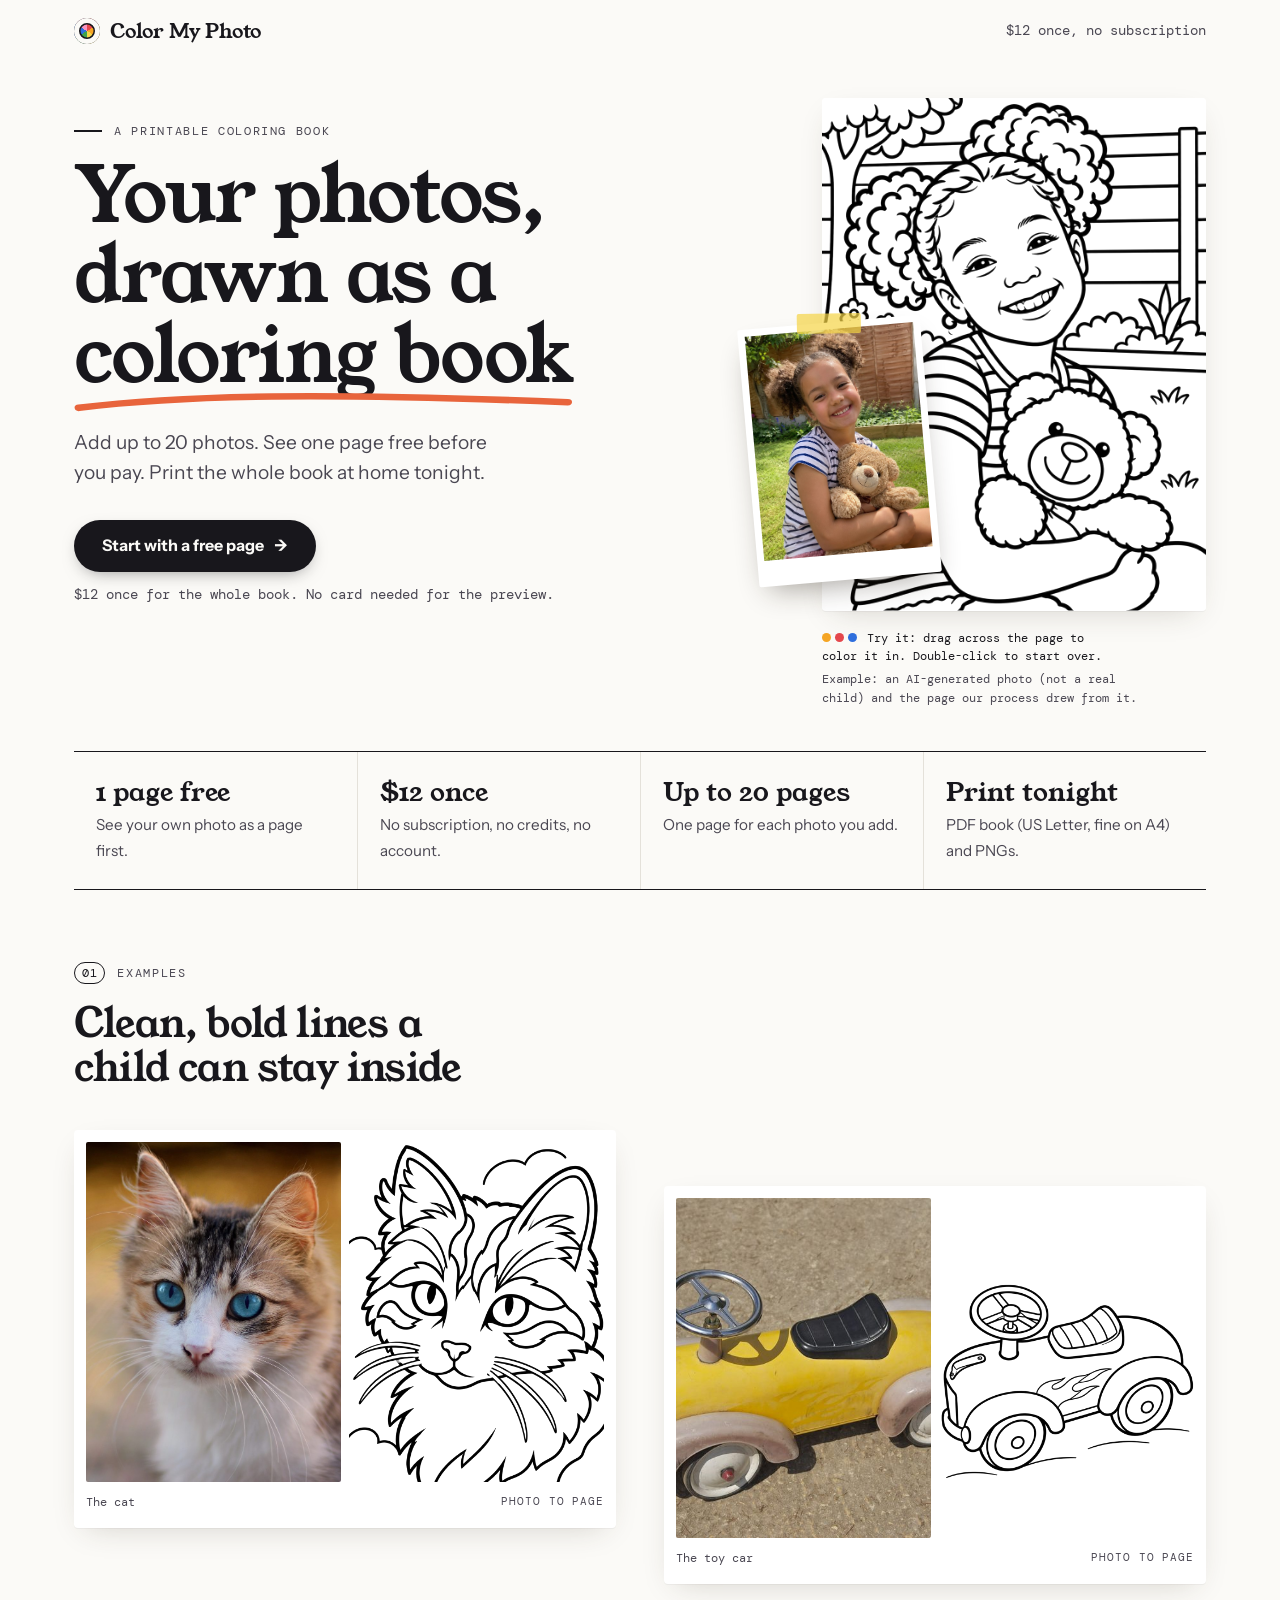
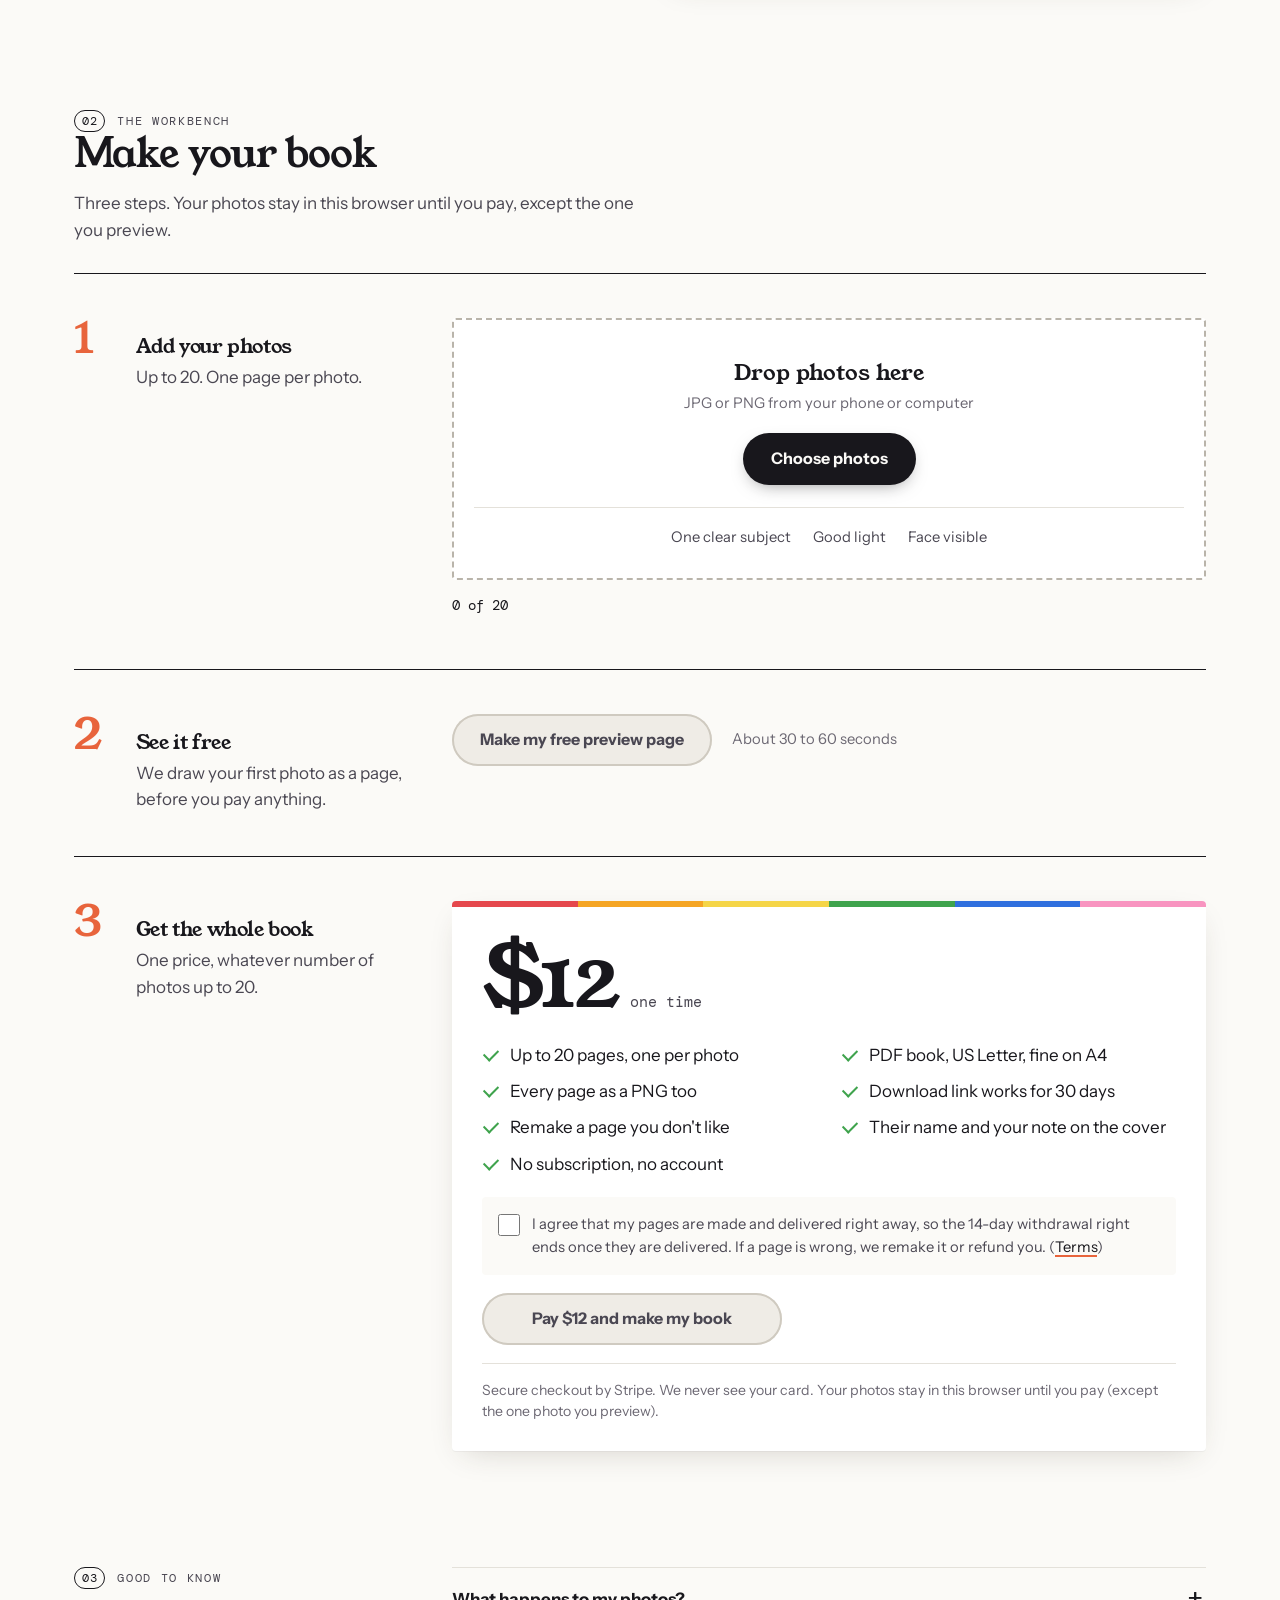
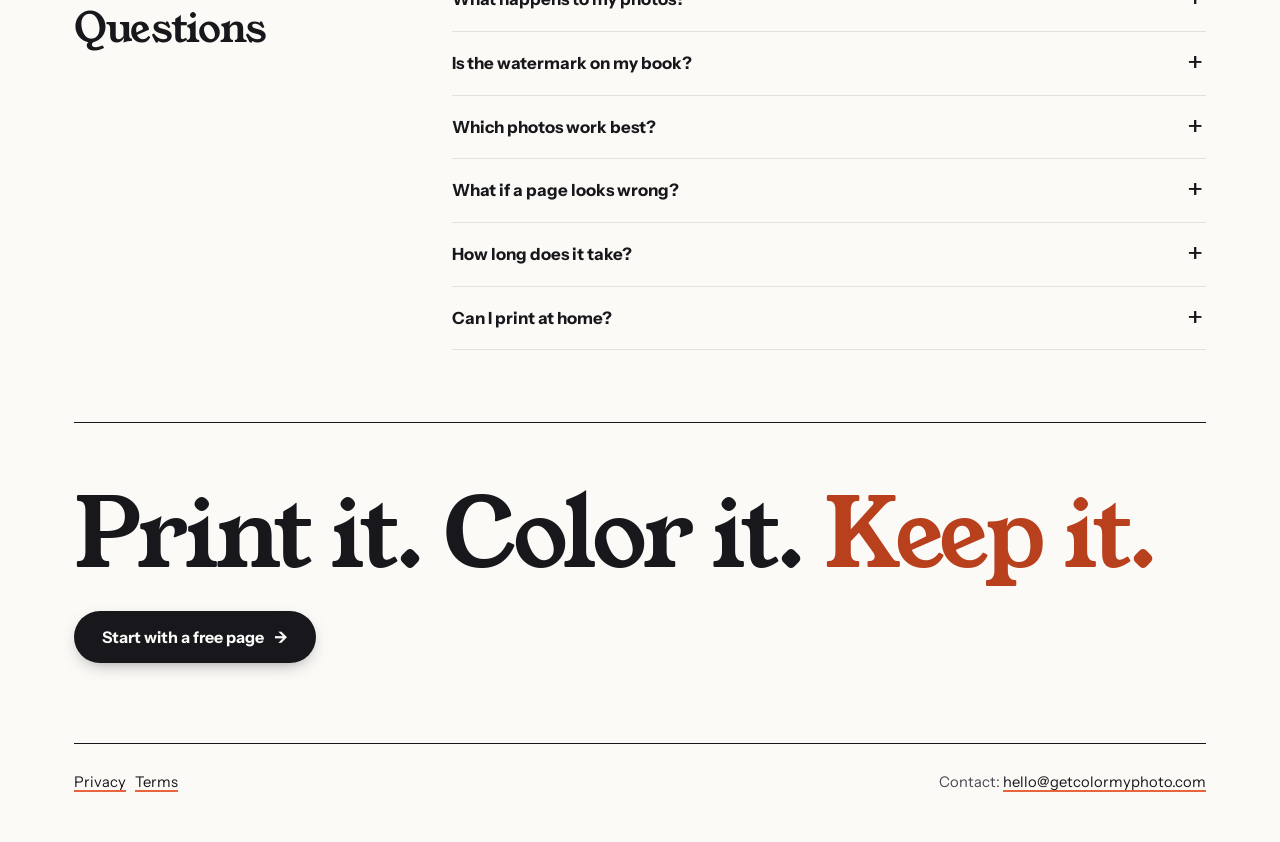
==== make.html @ fb534c84 "Launch: new home page (ideas picker, gift), maker page, terms and privacy; live payments Co-Authored" ====
<!doctype html>
<html lang="en">
<head>
<meta charset="utf-8">
<meta name="viewport" content="width=device-width, initial-scale=1">
<title>Make your coloring book | Color My Photo</title>
<meta name="description" content="Turn up to 20 of your photos into a printable coloring book. See one page free, then $12 one-time. No subscription, no account.">
<meta name="theme-color" content="#fbfaf7">
<link rel="icon" href="data:image/svg+xml,%3Csvg xmlns='http://www.w3.org/2000/svg' viewBox='0 0 100 100'%3E%3Ctext y='.9em' font-size='90'%3E%F0%9F%96%8D%EF%B8%8F%3C/text%3E%3C/svg%3E">
<link rel="preload" href="fonts/YoungSerif-Regular.ttf" as="font" type="font/ttf" crossorigin>
<link rel="stylesheet" href="make.css">
</head>
<body>
<header class="top"><a class="brand" href="index.html"><i aria-hidden="true"></i>Color My Photo</a><span class="top-price">$12 once, no subscription</span></header>
<div class="bar-test" id="mockbar" hidden>Local test: payment was simulated.</div>
<noscript><p class="notice">Please turn on JavaScript to use this page.</p></noscript>

<main>
<section class="hero" id="hero">
  <div>
    <p class="kicker rv">A printable coloring book</p>
    <h1 class="split">Your photos, drawn as a <span class="mark">coloring book<svg viewBox="0 0 400 30" preserveAspectRatio="none" aria-hidden="true"><path d="M4 20 C 90 6, 200 4, 396 14"/></svg></span></h1>
    <p class="lede rv" style="--d:1">Add up to 20 photos. See one page free before you pay. Print the whole book at home tonight.</p>
    <div class="hero-cta rv" style="--d:2">
      <a class="btn" href="#sec-add">Start with a free page <span class="arr" aria-hidden="true">&rarr;</span></a>
      <span class="note">$12 once for the whole book. No card needed for the preview.</span>
    </div>
  </div>
  <figure class="pin rv" style="--d:1">
    <div class="pin-stage">
    <div class="pin-page"><img src="samples/page_child.png" alt="The coloring page our process drew from the photo" width="900" height="1200"></div>
    <div class="pin-photo"><span class="tape" aria-hidden="true"></span><img src="samples/photo_child.jpg" alt="Example photo: a girl hugging a teddy bear" width="799" height="1066"></div>
    </div>
    <figcaption>Example: an AI-generated photo (not a real child) and the page our process drew from it.</figcaption>
  </figure>
</section>

<section class="facts rv" aria-label="What you get">
  <div><b>1 page free</b><span>See your own photo as a page first.</span></div>
  <div><b>$12 once</b><span>No subscription, no credits, no account.</span></div>
  <div><b>Up to 20 pages</b><span>One page for each photo you add.</span></div>
  <div><b>Print tonight</b><span>PDF book (US Letter, fine on A4) and PNGs.</span></div>
</section>

<section class="examples" id="examples">
  <p class="kicker rv"><b>01</b>Examples</p>
  <h2 class="rv">Clean, bold lines a child can stay inside</h2>
  <div class="prints">
    <figure class="print rv"><div class="pp"><img src="samples/photo_04.jpg" alt="Example photo: a fluffy cat" loading="lazy" width="800" height="961"><img src="samples/page_04.png" alt="Coloring page of the cat" loading="lazy" width="900" height="1200"></div><figcaption><span>The cat</span><span>photo to page</span></figcaption></figure>
    <figure class="print rv" style="--d:1"><div class="pp"><img src="samples/photo_09.jpg" alt="Example photo: a yellow ride-on toy car" loading="lazy" width="800" height="533"><img src="samples/page_09.png" alt="Coloring page of the toy car" loading="lazy" width="900" height="1200"></div><figcaption><span>The toy car</span><span>photo to page</span></figcaption></figure>
  </div>
</section>

<section id="sec-confirm" hidden>
  <h2>Your payment <span class="badge" id="testbadge" hidden>TEST MODE: no real charge</span></h2>
  <p id="confirm-msg" role="status"></p>
</section>

<div class="bench" id="bench">
<header class="rv"><p class="kicker"><b>02</b>The workbench</p><h2>Make your book</h2><p>Three steps. Your photos stay in this browser until you pay, except the one you preview.</p></header>

<section id="sec-add" class="step">
  <div class="step-head"><span class="step-num" aria-hidden="true">1</span><div><h3 id="add-title">Add your photos</h3><p>Up to 20. One page per photo.</p></div></div>
  <div>
    <p id="again-note" class="ok" hidden>Add your photos again to make the remaining pages.</p>
    <div class="drop" id="drop">
      <p class="drop-title">Drop photos here</p>
      <p class="small">JPG or PNG from your phone or computer</p>
      <input type="file" id="file" accept="image/*" multiple hidden>
      <button class="btn" type="button" id="pick">Choose photos</button>
      <ul class="tips">
        <li>One clear subject</li>
        <li>Good light</li>
        <li>Face visible</li>
      </ul>
    </div>
    <p class="count" id="count" aria-live="polite">0 of 20</p>
    <p class="err" id="add-msg" role="alert"></p>
    <ul class="thumbs" id="thumbs"></ul>
  </div>
</section>

<section id="sec-preview" class="step">
  <div class="step-head"><span class="step-num" aria-hidden="true">2</span><div><h3>See it free</h3><p>We draw your first photo as a page, before you pay anything.</p></div></div>
  <div>
    <div class="pv-row"><button class="btn alt" type="button" id="btn-preview" disabled>Make my free preview page</button><span class="small" style="margin:0">About 30 to 60 seconds</span></div>
    <p id="pv-status" role="status"></p>
    <canvas id="pv-canvas" hidden aria-label="Preview of your coloring page with a PREVIEW watermark"></canvas>
    <p class="small" id="pv-note" hidden>The PREVIEW stamp is only on this free draft. Your book pages are clean and made at higher quality.</p>
  </div>
</section>

<section id="sec-pay" class="step">
  <div class="step-head"><span class="step-num" aria-hidden="true">3</span><div><h3>Get the whole book</h3><p>One price, whatever number of photos up to 20.</p></div></div>
  <div class="price-box">
    <p class="price"><b>$12</b><span>one time</span></p>
    <ul class="incl">
      <li>Up to 20 pages, one per photo</li>
      <li>PDF book, US Letter, fine on A4</li>
      <li>Every page as a PNG too</li>
      <li>Download link works for 30 days</li>
      <li>Remake a page you don't like</li>
      <li>Their name and your note on the cover</li>
      <li>No subscription, no account</li>
    </ul>
    <label class="agree"><input type="checkbox" id="agree"><span>I agree that my pages are made and delivered right away, so the 14-day withdrawal right ends once they are delivered. If a page is wrong, we remake it or refund you. (<a href="terms.html">Terms</a>)</span></label>
    <div class="pay-row"><button class="btn accent" type="button" id="btn-pay" disabled>Pay $12 and make my book</button></div>
    <p class="small" id="pay-msg" role="alert"></p>
    <p class="trust">Secure checkout by Stripe. We never see your card. Your photos stay in this browser until you pay (except the one photo you preview).</p>
  </div>
</section>
</div>

<section id="sec-make" hidden>
  <header><h2>Your coloring pages</h2><p class="note-line" id="make-note">Keep this screen open while your pages are made (about 1 minute per 2 pages).</p></header>
  <p id="overall-text" role="status">0 of 0 pages ready</p>
  <div class="progress" aria-hidden="true"><div id="overall-bar"></div></div>
  <p class="err" id="make-msg" role="alert"></p>
  <ul class="pgrid" id="pgrid"></ul>
  <div class="dl">
    <div class="sheet">
      <h3>Download</h3>
      <fieldset class="gift">
        <legend>Make it a gift <span>(optional)</span></legend>
        <div class="gift-row">
          <label>Child's name<input type="text" id="gift-name" maxlength="18" autocomplete="off" placeholder="Mia"></label>
          <label>From<input type="text" id="gift-from" maxlength="24" autocomplete="off" placeholder="Grandma"></label>
        </div>
        <p class="gift-out" id="gift-out" aria-live="polite"></p>
      </fieldset>
      <button class="btn" type="button" id="btn-pdf" disabled>Download my coloring book (PDF)</button>
      <p class="small" id="dl-msg" role="status"></p>
      <p style="margin:18px 0 0"><b>Pages as PNG</b></p>
      <div class="pnglist" id="pnglist"></div>
    </div>
    <div class="sheet">
      <h3>Keep your link</h3>
      <p class="small" style="margin:0">Your download link works for 30 days:</p>
      <div class="linkrow"><input type="text" id="linkbox" readonly aria-label="Your download link"><button class="btn alt" type="button" id="btn-copy">Copy</button></div>
      <button class="btn alt gift-send" type="button" id="btn-send">Send it as a gift</button>
      <p class="small" style="margin:8px 0 0">Whoever opens the link can download the book and the pages until it expires.</p>
    </div>
  </div>
</section>

<section id="faq" class="faq">
  <div class="rv faq-head"><p class="kicker"><b>03</b>Good to know</p><h2>Questions</h2></div>
  <div>
    <details><summary>What happens to my photos?</summary><p>They are resized in your browser and sent only to make your pages (via OpenAI's image service). We do not keep your photos. Until you download the full PDF, the resized photos stay saved in this browser only, so you can pay and come back. Finished pages are kept for 30 days so you can download again, then deleted.</p></details>
    <details><summary>Is the watermark on my book?</summary><p>No. The PREVIEW stamp is only on the one free draft. The pages you pay for are clean.</p></details>
    <details><summary>Which photos work best?</summary><p>One clear subject, good light, and a visible face. Pets, kids, toys, houses and cars all work. Busy group photos make busy pages.</p></details>
    <details><summary>What if a page looks wrong?</summary><p>Use Remake on that page, or write to us for a refund.</p></details>
    <details><summary>How long does it take?</summary><p>About 1 minute for every 2 pages, right after you pay. No waiting days for a seller.</p></details>
    <details><summary>Can I print at home?</summary><p>Yes. The PDF is US Letter and prints fine on A4 too. Every page also comes as a PNG.</p></details>
  </div>
</section>

<section class="outro rv">
  <p class="outro-line"><span>Print it.</span> <span>Color it.</span> <span>Keep it.</span></p>
  <a class="btn" href="#sec-add">Start with a free page <span class="arr" aria-hidden="true">&rarr;</span></a>
</section>
</main>

<footer>
  <p><a href="privacy.html">Privacy</a> &nbsp; <a href="terms.html">Terms</a></p>
  <p>Contact: <a href="mailto:hello@getcolormyphoto.com">hello@getcolormyphoto.com</a></p>
</footer>
<script src="jspdf.umd.min.js"></script>
<script src="make.js"></script>
<script src="fx.js"></script>
</body>
</html>
---- make.css ----
/* Color My Photo - "paper and ink" design system (redesign 11 Nov 2026).
   Light only on purpose: the product is printed paper, the page imitates it.
   Shape rule: sheets (photos, pages, panels) radius 4px; buttons full pill; inputs 10px.
   One accent (brand orange). Crayon colours appear only on things you can colour. */
@font-face{font-family:"Young Serif";src:url(fonts/YoungSerif-Regular.ttf) format("truetype");font-weight:400;font-display:swap}
@font-face{font-family:"Instrument Sans";src:url(fonts/InstrumentSans-Regular.ttf) format("truetype");font-weight:400;font-display:swap}
@font-face{font-family:"Instrument Sans";src:url(fonts/InstrumentSans-Bold.ttf) format("truetype");font-weight:700;font-display:swap}
@font-face{font-family:"Instrument Sans";src:url(fonts/InstrumentSans-Italic.ttf) format("truetype");font-weight:400;font-style:italic;font-display:swap}
@font-face{font-family:"DM Mono";src:url(fonts/DMMono-Regular.ttf) format("truetype");font-weight:400;font-display:swap}

:root{
  --paper:#fbfaf7; --sheet:#ffffff; --ink:#18171c; --ink-2:#4a4752; --mute:#6c6873;
  --rule:#e4e1da; --accent:#e8643c; --accent-ink:#b8401c; --accent-soft:#fde9e1;
  --c1:#e5484d; --c2:#f5a524; --c3:#f5d547; --c4:#3fa34d; --c5:#2f6fde; --c6:#f894c0;
  --serif:"Young Serif",Georgia,serif; --sans:"Instrument Sans",system-ui,-apple-system,"Segoe UI",sans-serif; --mono:"DM Mono",ui-monospace,Menlo,monospace;
  --ease:cubic-bezier(.16,1,.3,1); --wipe:cubic-bezier(.77,0,.18,1); --shadow:0 1px 0 rgba(24,23,28,.04),0 10px 30px -12px rgba(60,48,30,.22);
  --wrap:1180px;
}
*{box-sizing:border-box}
html{-webkit-text-size-adjust:100%}
body{margin:0;background:var(--paper);color:var(--ink);font:400 17px/1.55 var(--sans);text-rendering:optimizeLegibility;-webkit-font-smoothing:antialiased}
img{max-width:100%;height:auto;display:block}
a{color:var(--ink);text-decoration-color:var(--accent);text-underline-offset:3px;text-decoration-thickness:2px}
a:hover{color:var(--accent-ink)}
[hidden]{display:none!important}
:focus-visible{outline:3px solid var(--c5);outline-offset:3px;border-radius:6px}
::selection{background:var(--c3)}

/* ---------- top bar ---------- */
.top{max-width:var(--wrap);margin:0 auto;padding:18px 24px;display:flex;align-items:center;justify-content:space-between;gap:16px}
.brand{white-space:nowrap;font:400 1.25rem/1 var(--serif);color:var(--ink);text-decoration:none;display:inline-flex;align-items:center;gap:10px;letter-spacing:-.01em}
.brand:hover{color:var(--ink)}
.brand i{width:26px;height:26px;border-radius:50%;background:conic-gradient(var(--c1) 0 60deg,var(--c2) 0 120deg,var(--c3) 0 180deg,var(--c4) 0 240deg,var(--c5) 0 300deg,var(--c6) 0);box-shadow:inset 0 0 0 5px var(--paper),inset 0 0 0 6.5px var(--ink)}
.top-price{font:400 .85rem/1 var(--mono);color:var(--ink-2);white-space:nowrap}
@media(max-width:560px){.top-price{display:none}}
.bar-test{background:var(--c3);padding:8px 18px;text-align:center;font:400 .9rem var(--mono)}
.notice{max-width:760px;margin:0 auto;padding:10px 18px;background:var(--accent-soft);text-align:center}

/* ---------- type ---------- */
h1,h2,h3{font-family:var(--serif);font-weight:400;letter-spacing:-.02em;margin:0;color:var(--ink)}
h1{font-size:clamp(2.5rem,6.4vw,4.9rem);line-height:1.02}
h2{font-size:clamp(1.7rem,3.4vw,2.5rem);line-height:1.1}
h3{font-size:1.25rem;line-height:1.2}
.mark{position:relative;white-space:nowrap}
.mark svg{position:absolute;left:0;bottom:-.08em;width:100%;height:.36em;overflow:visible;pointer-events:none}
.mark path{fill:none;stroke:var(--accent);stroke-width:7;stroke-linecap:round;stroke-dasharray:420;stroke-dashoffset:0}
.lede{font-size:clamp(1.05rem,1.5vw,1.2rem);color:var(--ink-2);max-width:34ch;margin:32px 0 0}
.small{font-size:.92rem;color:var(--mute);margin:.6em 0 0}
.mono{font-family:var(--mono);font-size:.82rem;letter-spacing:.01em}
.err{color:#b3261e;font-weight:700;margin:.6em 0 0}
.ok{font-weight:700}

/* ---------- buttons ---------- */
.btn{appearance:none;display:inline-flex;align-items:center;justify-content:center;gap:10px;min-height:52px;padding:14px 28px;border:0;border-radius:999px;background:var(--ink);color:var(--paper);font:700 1rem/1.1 var(--sans);text-decoration:none;cursor:pointer;white-space:nowrap;transition:transform .25s var(--ease),background-color .25s,box-shadow .25s;box-shadow:0 6px 18px -8px rgba(24,23,28,.55)}
.btn:hover{background:#000;color:var(--paper);transform:translateY(-2px)}
.btn:active{transform:translateY(0) scale(.98)}
.btn .arr{display:inline-block;transition:transform .3s var(--ease)}
.btn:hover .arr{transform:translateX(4px)}
.btn.alt{background:var(--sheet);color:var(--ink);box-shadow:inset 0 0 0 2px var(--ink)}
.btn.alt:hover{background:var(--sheet);color:var(--ink)}
.btn.accent{background:var(--accent);color:var(--ink);box-shadow:0 8px 20px -10px rgba(184,64,28,.8)}
.btn.accent:hover{background:#f07a54;color:var(--ink)}
.btn:disabled{opacity:.5;cursor:not-allowed;transform:none;box-shadow:none}
.btn.busy:disabled{opacity:.7;cursor:wait}
.link{background:none;border:0;color:var(--ink);text-decoration:underline;text-decoration-color:var(--accent);text-decoration-thickness:2px;text-underline-offset:3px;font:700 .85rem var(--sans);cursor:pointer;padding:6px}
.spin{display:inline-block;width:18px;height:18px;border:2.5px solid var(--rule);border-top-color:var(--accent);border-radius:50%;animation:sp 1s linear infinite;vertical-align:-3px;margin-right:8px}
@keyframes sp{to{transform:rotate(360deg)}}

/* ---------- layout ---------- */
main{max-width:var(--wrap);margin:0 auto;padding:0 24px}
section{padding:72px 0}
.hero{display:grid;grid-template-columns:1fr;gap:36px;padding:20px 0 48px;align-items:start}
.hero-cta{display:flex;flex-wrap:wrap;gap:14px 22px;align-items:center;margin-top:32px}
.hero-cta .note{font:400 .85rem var(--mono);color:var(--ink-2)}
@media(min-width:960px){.hero{grid-template-columns:repeat(12,minmax(0,1fr));gap:24px;padding:36px 0 44px}.hero>div{grid-column:span 7;padding-top:26px}.hero>.pin{grid-column:span 5}}

/* hero picture: the photo pinned on the page it became (no overlay, so the two never need to line up) */
.pin{position:relative;margin:0;justify-self:end;width:min(100%,480px)}
.pin-page{width:84%;margin-left:auto;aspect-ratio:3/4;background:var(--sheet);border-radius:4px;box-shadow:var(--shadow);overflow:hidden}
.pin-page img{width:100%;height:100%;object-fit:cover}
.pin-photo{position:absolute;left:0;bottom:30px;width:40%;background:var(--sheet);padding:7px 7px 26px;border-radius:2px;box-shadow:0 14px 30px -12px rgba(40,30,20,.45);transform:rotate(-5deg)}
.pin-photo img{width:100%;aspect-ratio:3/4;object-fit:cover}
.pin .tape{position:absolute;width:64px;height:20px;background:rgba(245,213,71,.7);top:-9px;left:50%;margin-left:-32px;transform:rotate(4deg);border-radius:2px}
.pin figcaption{margin:18px 0 0 16%;font:400 .78rem/1.5 var(--mono);color:var(--ink-2);text-wrap:balance}
@media (prefers-reduced-motion:no-preference){
  .pin .pin-page img{clip-path:inset(0 0 100% 0);transition:clip-path 1.6s .5s var(--wipe)}
  .pin .pin-photo{opacity:0;transform:translate(-14px,-26px) rotate(-14deg);transition:opacity .6s var(--ease),transform .9s var(--ease)}
  .pin.in .pin-page img{clip-path:inset(0)}
  .pin.in .pin-photo{opacity:1;transform:rotate(-5deg)}
}

/* ---------- facts (no-surprises strip) ---------- */
.facts{display:grid;grid-template-columns:1fr;gap:0;border-top:1.5px solid var(--ink);border-bottom:1.5px solid var(--ink);padding:0}
.facts div{padding:22px 4px}
.facts div+div{border-top:1px solid var(--rule)}
.facts b{display:block;font:400 1.6rem/1.1 var(--serif);margin-bottom:4px}
.facts span{color:var(--ink-2);font-size:.95rem}
@media(min-width:720px){.facts{grid-template-columns:repeat(4,1fr)}.facts div{padding:26px 22px}.facts div+div{border-top:0;border-left:1px solid var(--rule)}}

/* ---------- examples (prints on a table) ---------- */
.examples h2{max-width:18ch}
.prints{display:grid;grid-template-columns:1fr;gap:34px;margin-top:40px}
.print{margin:0;background:var(--sheet);padding:12px 12px 16px;border-radius:4px;box-shadow:var(--shadow);transition:transform .5s var(--ease)}
.print .pp{display:grid;grid-template-columns:1fr 1fr;gap:8px}
.print img{width:100%;aspect-ratio:3/4;object-fit:cover;border-radius:2px;background:#f2f0ea}
.print figcaption{margin-top:12px;font:400 .78rem/1.4 var(--mono);color:var(--ink-2);display:flex;justify-content:space-between;gap:10px}
@media(min-width:760px){.prints{grid-template-columns:1fr 1fr;gap:48px;align-items:start}
  .print:nth-child(1){transform:rotate(-1.2deg)} .print:nth-child(2){transform:rotate(1deg);margin-top:56px}
  .print:hover{transform:rotate(0) translateY(-4px)}}

/* ---------- workbench (the make flow) ---------- */
.bench{padding-top:40px}
.bench>header{margin-bottom:30px}
.bench>header p{color:var(--ink-2);max-width:52ch;margin:14px 0 0}
.step{display:grid;grid-template-columns:1fr;gap:18px;padding:34px 0;border-top:1.5px solid var(--ink)}
.step-head{display:flex;gap:16px;align-items:baseline}
.step-num{font:400 2.6rem/1 var(--serif);color:var(--accent);min-width:1.1em}
.step-head p{margin:6px 0 0;color:var(--ink-2)}
@media(min-width:960px){.step{grid-template-columns:330px 1fr;gap:48px;padding:44px 0}}

.drop{position:relative;border:2px dashed #b9b4aa;border-radius:4px;padding:34px 20px;text-align:center;background:var(--sheet);transition:border-color .25s,background-color .25s,transform .35s var(--ease)}
.drop.over{border-color:var(--accent);background:var(--accent-soft);transform:scale(1.01)}
.drop-title{font:400 1.35rem/1.2 var(--serif);margin:0 0 6px}
.drop .small{margin:0 0 18px}
.tips{list-style:none;margin:22px 0 0;padding:18px 0 0;border-top:1px solid var(--rule);display:flex;flex-wrap:wrap;justify-content:center;gap:8px 22px;color:var(--ink-2);font-size:.92rem}
.count{font:400 .9rem var(--mono);margin:16px 0 8px}
.thumbs,.pgrid{list-style:none;padding:0;margin:0;display:grid;grid-template-columns:repeat(auto-fill,minmax(92px,1fr));gap:12px}
.thumb,.pcell{position:relative;background:var(--sheet);border-radius:4px;overflow:hidden;aspect-ratio:3/4;display:flex;align-items:center;justify-content:center;text-align:center;font-size:.85rem;box-shadow:0 1px 0 rgba(24,23,28,.05),0 6px 16px -10px rgba(60,48,30,.4);animation:pop .5s var(--ease) both}
@keyframes pop{from{opacity:0;transform:translateY(8px) scale(.97)}}
.thumb img{width:100%;height:100%;object-fit:cover}
.thumb .n,.pcell .n{position:absolute;left:6px;top:6px;background:var(--ink);color:var(--paper);border-radius:999px;min-width:1.7em;height:1.7em;line-height:1.7em;font:400 .72rem/1.7em var(--mono);padding:0 4px}
.thumb .x{position:absolute;right:5px;top:5px;width:30px;height:30px;border-radius:50%;border:0;background:rgba(24,23,28,.82);color:#fff;font-size:1.05rem;line-height:1;cursor:pointer;padding:0}
.pgrid{grid-template-columns:repeat(auto-fit,minmax(168px,1fr));gap:18px}
.pgrid:has(>li:nth-child(-n+3):last-child){max-width:680px}
.pcell{aspect-ratio:auto;min-height:190px;flex-direction:column;padding:30px 8px 8px;gap:6px}
.pcell img{width:100%;height:auto;aspect-ratio:2/3;object-fit:contain;padding:6px}
.pcell.failed{box-shadow:inset 0 0 0 2px #c0392b}
.pcell .err{font-size:.8rem}

.sheet{background:var(--sheet);border-radius:4px;box-shadow:var(--shadow);padding:22px}
#pv-status{margin:14px 0 0}
#pv-canvas{max-width:100%;max-height:72vh;width:auto;height:auto;display:block;margin:18px auto 0;border-radius:2px;background:#fff;box-shadow:var(--shadow);animation:pop .7s var(--ease) both}
.pv-row{display:flex;flex-wrap:wrap;gap:14px 20px;align-items:center}

/* price card */
.price-box{background:var(--sheet);border-radius:4px;box-shadow:var(--shadow);padding:28px;position:relative;overflow:hidden}
.price-box::before{content:"";position:absolute;left:0;right:0;top:0;height:6px;background:linear-gradient(90deg,var(--c1) 0 16.66%,var(--c2) 0 33.33%,var(--c3) 0 50%,var(--c4) 0 66.66%,var(--c5) 0 83.33%,var(--c6) 0)}
.price{display:flex;align-items:baseline;gap:12px;flex-wrap:wrap;margin:0}
.price b{font:400 4rem/1 var(--serif);letter-spacing:-.03em}
.price span{font:400 .95rem var(--mono);color:var(--ink-2)}
.incl{list-style:none;padding:0;margin:20px 0;display:grid;grid-template-columns:1fr;gap:10px 24px}
.incl li{padding-left:28px;position:relative}
.incl li::before{content:"";position:absolute;left:2px;top:.42em;width:12px;height:7px;border-left:2.5px solid var(--c4);border-bottom:2.5px solid var(--c4);transform:rotate(-45deg)}
@media(min-width:620px){.incl{grid-template-columns:1fr 1fr}}
.agree{display:flex;gap:12px;align-items:flex-start;padding:16px;margin:0 0 18px;border-radius:4px;background:var(--paper);font-size:.92rem;color:var(--ink-2);cursor:pointer}
.agree input{width:22px;height:22px;margin:1px 0 0;flex:none;accent-color:var(--ink);cursor:pointer}
.pay-row{display:flex;flex-wrap:wrap;align-items:center;gap:14px 20px}
.trust{margin:18px 0 0;padding:16px 0 0;border-top:1px solid var(--rule);font-size:.88rem;color:var(--mute)}
#btn-pay{min-width:min(100%,300px)}
@media(max-width:520px){#btn-pay,#btn-pdf{width:100%;white-space:normal}}

/* paid state */
#sec-confirm{padding:40px 0 10px}
#sec-confirm h2{display:flex;flex-wrap:wrap;align-items:center;gap:12px}
#confirm-msg{font-size:1.1rem}
.badge{display:inline-block;background:var(--c3);color:var(--ink);border-radius:999px;padding:4px 12px;font:400 .75rem var(--mono)}
#sec-make>header{margin-bottom:26px}
.progress{height:6px;background:var(--rule);border-radius:999px;overflow:hidden;margin:10px 0 24px}
.progress>div{height:100%;width:0;background:var(--accent);transition:width .6s var(--ease)}
#overall-text{font:400 .95rem var(--mono);margin:0}
.dl{margin-top:44px;display:grid;grid-template-columns:1fr;gap:22px}
.dl .sheet h3{margin-bottom:12px}
.pnglist{display:flex;flex-wrap:wrap;gap:6px 16px;margin-top:6px;font-size:.92rem}
.linkrow{display:flex;gap:10px;flex-wrap:wrap;align-items:center;margin-top:10px}
.linkrow input{flex:1;min-width:0;width:100%;min-height:52px;font:400 .8rem var(--mono);padding:12px;border:1.5px solid #bdb8ae;border-radius:10px;background:var(--paper);color:var(--ink)}
@media(min-width:900px){.dl{grid-template-columns:1.35fr 1fr;align-items:start}}

/* ---------- FAQ ---------- */
.faq{display:grid;grid-template-columns:1fr;gap:28px}
@media(min-width:960px){.faq{grid-template-columns:330px 1fr;gap:48px}}
details{border-top:1px solid var(--rule);padding:4px 0}
details:last-child{border-bottom:1px solid var(--rule)}
summary{list-style:none;cursor:pointer;font:700 1.05rem/1.35 var(--sans);padding:16px 36px 16px 0;position:relative}
summary::-webkit-details-marker{display:none}
summary::after{content:"+";position:absolute;right:4px;top:12px;font:400 1.5rem/1 var(--serif);color:var(--ink);transition:transform .3s var(--ease)}
details[open] summary::after{transform:rotate(45deg)}
details p{margin:0 0 18px;color:var(--ink-2);max-width:62ch}

footer{position:relative;max-width:var(--wrap);margin:40px auto 0;padding:28px 24px 48px;font-size:.92rem;color:var(--ink-2);display:flex;flex-wrap:wrap;justify-content:space-between;gap:12px 24px}
footer p{margin:0}

/* ---------- reveal motion (hierarchy + storytelling); off for reduced motion ---------- */
@media (prefers-reduced-motion:no-preference){
  .rv{opacity:0;transform:translateY(22px);transition:opacity .9s var(--ease),transform .9s var(--ease);transition-delay:calc(var(--d,0) * 90ms)}
  .rv.in{opacity:1;transform:none}
  .mark path{stroke-dashoffset:420;animation:draw 1.1s .5s var(--ease) forwards}
  @keyframes draw{to{stroke-dashoffset:0}}
}
@media (prefers-reduced-motion:reduce){*,*::before,*::after{animation-duration:.01ms!important;animation-iteration-count:1!important;transition-duration:.01ms!important}}

/* paid view: only the order matters */
body.paid .hero,body.paid .facts,body.paid .examples,body.paid .bench>header,body.paid .top-price,body.paid .outro{display:none}
body.paid .step{border-top:0}
footer::before{content:"";position:absolute;left:24px;right:24px;top:0;border-top:1.5px solid var(--ink)}
/* paid view: the result leads, adding more photos comes after */
body.paid main{display:flex;flex-direction:column}
body.paid #sec-confirm{order:0;padding:32px 0 0}
body.paid #sec-make{order:1;padding:24px 0 40px}
body.paid .bench{order:2;padding-top:0}
body.paid #faq{order:3;padding-top:40px}
body.paid .step-num{display:none}
body.paid #sec-add{border-top:1.5px solid var(--ink)}
.step>*,.hero>*,.dl>*{min-width:0}
.note-line{color:var(--ink-2);margin:.4em 0 0}
body.paid #sec-confirm h2{font-size:1.3rem}
body.paid #confirm-msg{font:400 clamp(1.5rem,3vw,2rem)/1.2 var(--serif);margin:.2em 0 0}


/* ================= art direction pass (11 Nov 2026, after the award teardown) =================
   Borrowed mechanics: 12-column hero with both columns hung from one line and a clip-path wipe on the
   picture (ATMOS Lamp); small tracked mono labels that number the sections (Still Drawing, Telepathic
   Instruments); one accent that means "pay / progress" only (Osmo, Capsules); a playful touch the visitor
   can use on the product itself (Dont Look Up). Motion: out-expo for arrivals, .77,0,.18,1 for wipes. */
.kicker{font:400 .74rem/1.2 var(--mono);letter-spacing:.14em;text-transform:uppercase;color:var(--ink-2);margin:0 0 18px;display:flex;align-items:center;gap:12px}
.kicker b{font-weight:400;color:var(--ink);padding:3px 7px;border:1px solid var(--ink);border-radius:999px;letter-spacing:.06em}
.hero .kicker::before{content:"";width:28px;height:1.5px;background:var(--ink)}
h1{text-wrap:balance}
h2{text-wrap:balance}

/* headline words rise out of their own line (fx.js adds .is-split; without JS the headline just shows) */
@media (prefers-reduced-motion:no-preference){
  h1.is-split .w{display:inline-block;overflow:hidden;vertical-align:top;padding:.06em .04em .16em;margin:-.06em -.04em -.16em}
  h1.is-split .w>span{display:inline-block;transform:translateY(118%) rotate(3deg);transform-origin:0 100%;transition:transform 1s var(--ease);transition-delay:calc(var(--i) * 55ms + 80ms)}
  h1.is-split.in .w>span{transform:none}
  h1.is-split .mark path{animation-delay:.75s}
}

/* the sample page can be colored in (fine pointers only; fx.js) */
.pin-page{position:relative}
.pin-ink{position:absolute;inset:0;width:100%;height:100%;mix-blend-mode:multiply;opacity:.72;cursor:crosshair;touch-action:none}
.pin .try{display:block;color:var(--ink);margin-bottom:4px}
.pin .try::before{content:"";display:inline-block;width:9px;height:9px;border-radius:50%;background:var(--c2);margin-right:8px;box-shadow:13px 0 0 var(--c1),26px 0 0 var(--c5);margin-right:36px}
.pin.inked .try{color:var(--ink-2)}
/* line art sits on true white: lifts the faint grey some drawings come back with */
.pin-page img,.print .pp img:last-child,.pcell img{filter:brightness(1.05)}

/* phone hero: the action spans the column, the picture hangs on the same margins */
@media(max-width:560px){
  h1{font-size:clamp(2.35rem,11.4vw,3rem)}
  .lede{margin-top:22px}
  .hero-cta{margin-top:24px;gap:12px}
  .hero-cta .btn,.outro .btn{width:100%}
  .pin{width:100%;justify-self:stretch}
  .pin figcaption{margin-left:0}
  .kicker{letter-spacing:.1em;font-size:.7rem;margin-bottom:14px}
  section{padding:56px 0}
}

/* examples: the drawing is wiped in next to its photo */
@media (prefers-reduced-motion:no-preference){
  .print .pp img:last-child{clip-path:inset(0 0 100% 0);transition:clip-path 1.4s .35s var(--wipe)}
  .print.in .pp img:last-child{clip-path:inset(0)}
}
.print figcaption span:last-child{letter-spacing:.08em;text-transform:uppercase;font-size:.7rem}

/* workbench: on wide screens the step label stays in view while its panel scrolls */
@media(min-width:960px){
  .step-head,.faq-head{position:sticky;top:28px;align-self:start}
  .step{align-items:start}
}
.step-num{font-feature-settings:"lnum"}
.drop{padding:40px 20px 30px}
.price-box{padding:34px 30px 28px}
.price b{font-size:clamp(4rem,9vw,5.4rem)}

/* closing line */
.outro{border-top:1.5px solid var(--ink);padding:64px 0 40px;display:flex;flex-wrap:wrap;align-items:end;justify-content:space-between;gap:28px 40px}
.outro-line{font:400 clamp(2.4rem,7.6vw,6rem)/1 var(--serif);letter-spacing:-.03em;margin:0}
.outro-line span{white-space:nowrap}
.outro-line span:last-child{color:var(--accent-ink)}

/* paid view: one clear order of reading - small label, the thank-you, then the pages */
body.paid #sec-confirm h2{font:400 .74rem/1.2 var(--mono);letter-spacing:.14em;text-transform:uppercase;color:var(--ink-2)}
body.paid #sec-make>header h2{font-size:1.3rem}
.progress.full{height:2px;background:var(--ink)}
.progress.full>div{background:var(--ink);transition:none}
.dl .sheet{border-top:6px solid var(--ink)}
.dl #btn-pdf{width:100%;white-space:normal}
.faq-head h2{margin:0}
@media (prefers-reduced-motion:no-preference){h1.split:not(.is-split){opacity:0;animation:h1show 0s 1.5s forwards}@keyframes h1show{to{opacity:1}}}
.pin-stage{position:relative}
body.paid .faq .kicker{display:none}

/* 11 Nov 2026 preview fixes: disabled buttons stay clearly visible (were opacity .5, nearly invisible); room under section kickers */
.btn:disabled,.btn.alt:disabled{opacity:1;background:#efece6;color:var(--ink-2);box-shadow:inset 0 0 0 2px #cfcac0}
.btn.busy:disabled{opacity:1;background:var(--ink);color:var(--paper);box-shadow:none}
header > .kicker{margin-bottom:26px}
/* gift: child's name + "from" on the PDF cover (11 Nov 2026) */
.gift{border:1.5px dashed #cfcac0;border-radius:12px;padding:14px 16px 12px;margin:0 0 16px}
.gift legend{font:700 .95rem var(--sans);padding:0 6px}
.gift legend span{font-weight:400;color:var(--mute)}
.gift-row{display:grid;grid-template-columns:1fr 1fr;gap:10px}
.gift label{display:flex;flex-direction:column;gap:4px;font:400 .72rem/1.2 var(--mono);letter-spacing:.06em;text-transform:uppercase;color:var(--ink-2)}
.gift input{min-height:46px;font:400 1rem var(--sans);padding:10px 12px;border:1.5px solid #bdb8ae;border-radius:10px;background:var(--paper);color:var(--ink);text-transform:none;letter-spacing:0}
.gift input:focus-visible{outline:2px solid var(--accent);outline-offset:2px}
.gift-out{margin:10px 0 0;font:400 .95rem/1.4 var(--serif);color:var(--ink)}
.gift-send{margin-top:12px;width:100%}
.gift{min-width:0}.gift-row>label{min-width:0}.gift input{width:100%;min-width:0;box-sizing:border-box}
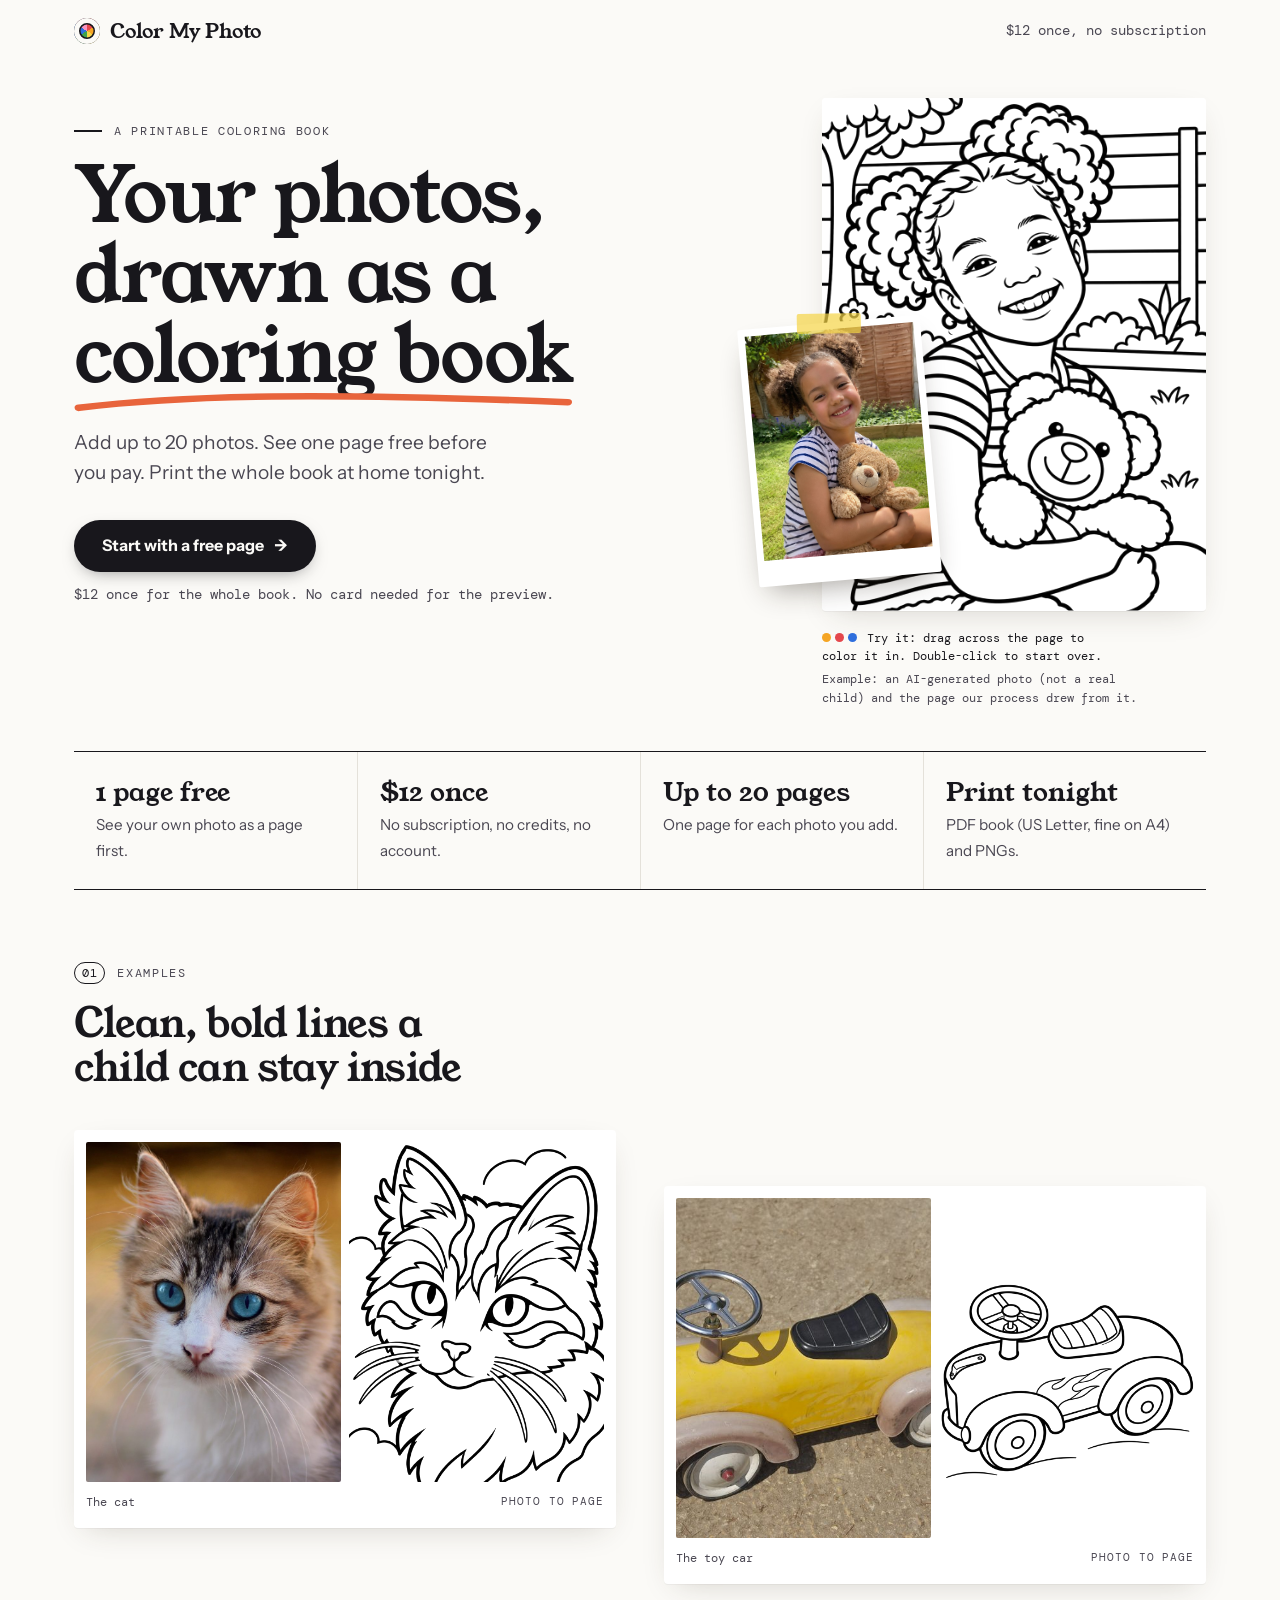
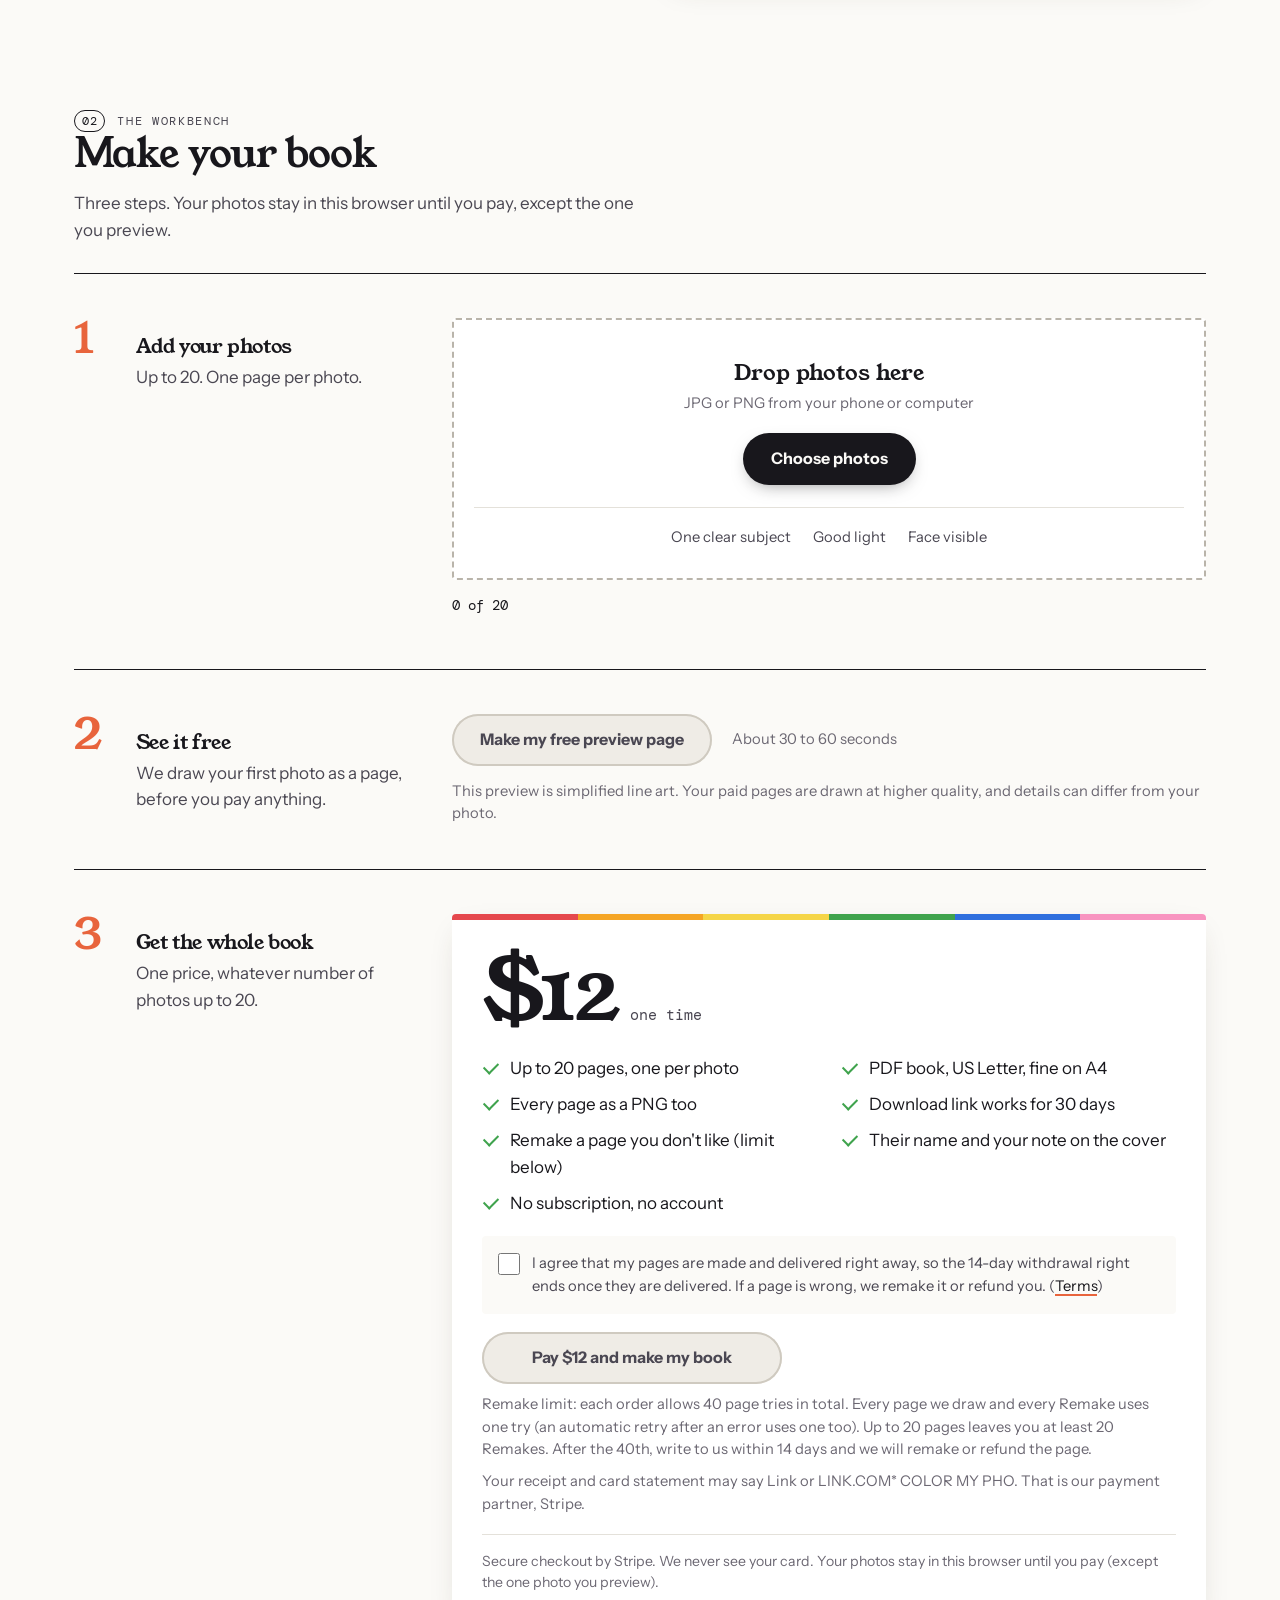
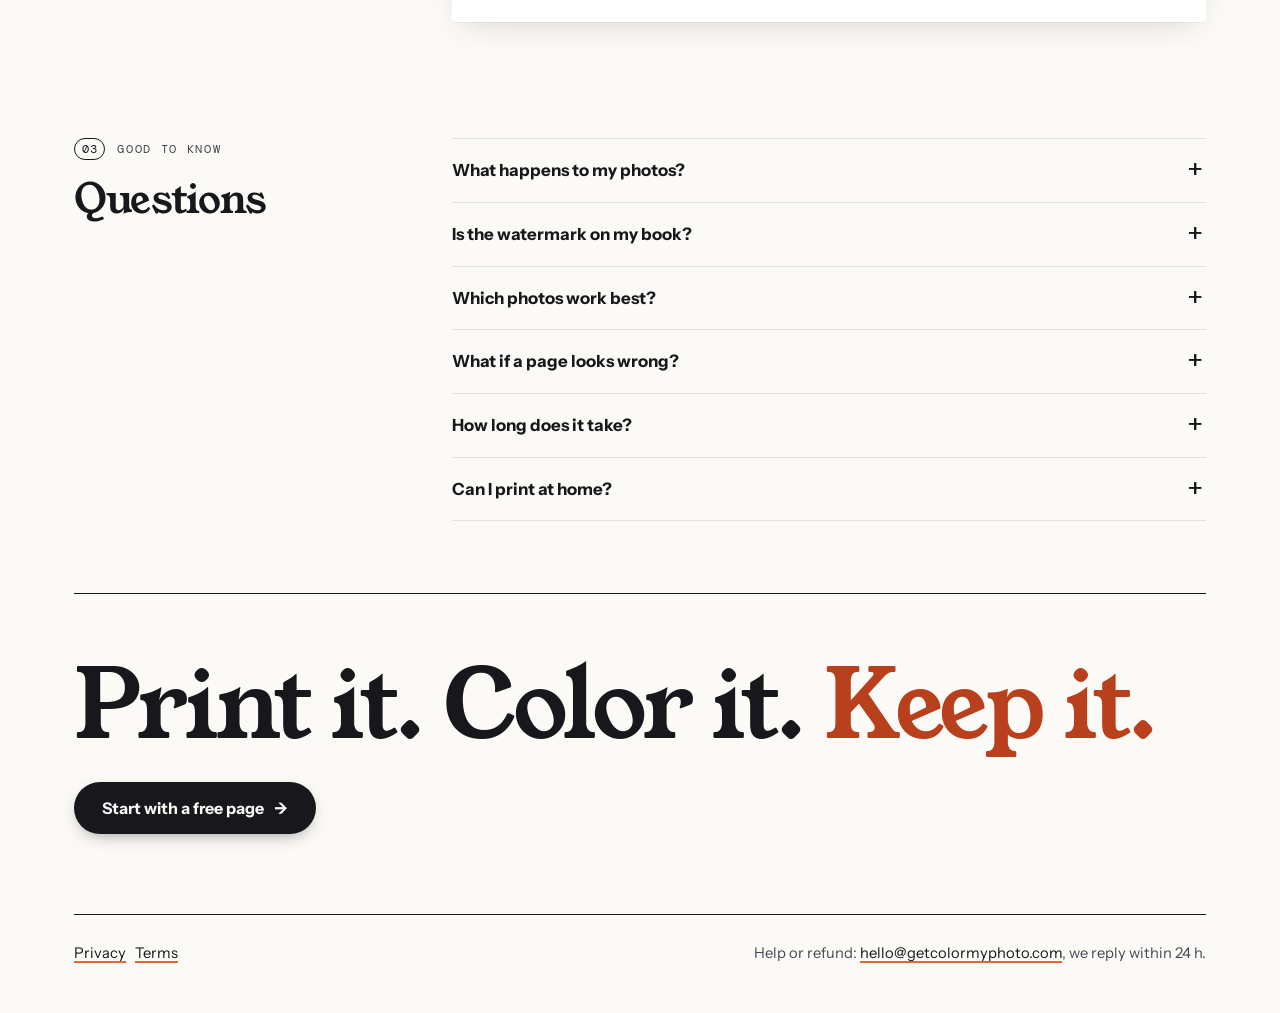
==== commit 83c6df7e: "Order page: receipt wording, honest preview, Remake limit, help + refund line, save-link email butto" ====
--- a/make.html
+++ b/make.html
@@ -87,6 +87,7 @@
     <p id="pv-status" role="status"></p>
     <canvas id="pv-canvas" hidden aria-label="Preview of your coloring page with a PREVIEW watermark"></canvas>
     <p class="small" id="pv-note" hidden>The PREVIEW stamp is only on this free draft. Your book pages are clean and made at higher quality.</p>
+    <p class="small" id="pv-honest">This preview is simplified line art. Your paid pages are drawn at higher quality, and details can differ from your photo.</p>
   </div>
 </section>
 
@@ -99,13 +100,15 @@
       <li>PDF book, US Letter, fine on A4</li>
       <li>Every page as a PNG too</li>
       <li>Download link works for 30 days</li>
-      <li>Remake a page you don't like</li>
+      <li>Remake a page you don't like (limit below)</li>
       <li>Their name and your note on the cover</li>
       <li>No subscription, no account</li>
     </ul>
     <label class="agree"><input type="checkbox" id="agree"><span>I agree that my pages are made and delivered right away, so the 14-day withdrawal right ends once they are delivered. If a page is wrong, we remake it or refund you. (<a href="terms.html">Terms</a>)</span></label>
     <div class="pay-row"><button class="btn accent" type="button" id="btn-pay" disabled>Pay $12 and make my book</button></div>
     <p class="small" id="pay-msg" role="alert"></p>
+    <p class="small" id="remake-limit">Remake limit: each order allows 40 page tries in total. Every page we draw and every Remake uses one try (an automatic retry after an error uses one too). Up to 20 pages leaves you at least 20 Remakes. After the 40th, write to us within 14 days and we will remake or refund the page.</p>
+    <p class="small" id="link-note">Your receipt and card statement may say Link or LINK.COM* COLOR MY PHO. That is our payment partner, Stripe.</p>
     <p class="trust">Secure checkout by Stripe. We never see your card. Your photos stay in this browser until you pay (except the one photo you preview).</p>
   </div>
 </section>
@@ -113,9 +116,16 @@
 
 <section id="sec-make" hidden>
   <header><h2>Your coloring pages</h2><p class="note-line" id="make-note">Keep this screen open while your pages are made (about 1 minute per 2 pages).</p></header>
+  <div class="keep-top" id="keep-top" role="note">
+    <p><b>Save your link first.</b> <span id="keep-why">It brings your book back for 30 days, on any phone or computer.</span></p>
+    <button class="btn accent" type="button" id="btn-copy-top">Copy my link</button>
+    <a class="btn alt" id="btn-mail-top" href="mailto:">Email this link to myself</a>
+  </div>
+  <p class="small" id="help-line">Help or refund: <a href="mailto:hello@getcolormyphoto.com">hello@getcolormyphoto.com</a>, we reply within 24 h.</p>
   <p id="overall-text" role="status">0 of 0 pages ready</p>
   <div class="progress" aria-hidden="true"><div id="overall-bar"></div></div>
   <p class="err" id="make-msg" role="alert"></p>
+  <p class="err" id="fail-help" role="alert" hidden></p>
   <ul class="pgrid" id="pgrid"></ul>
   <div class="dl">
     <div class="sheet">
@@ -137,6 +147,7 @@
       <h3>Keep your link</h3>
       <p class="small" style="margin:0">Your download link works for 30 days:</p>
       <div class="linkrow"><input type="text" id="linkbox" readonly aria-label="Your download link"><button class="btn alt" type="button" id="btn-copy">Copy</button></div>
+      <a class="btn alt gift-send" id="btn-mail" href="mailto:">Email this link to myself</a>
       <button class="btn alt gift-send" type="button" id="btn-send">Send it as a gift</button>
       <p class="small" style="margin:8px 0 0">Whoever opens the link can download the book and the pages until it expires.</p>
     </div>
@@ -149,7 +160,7 @@
     <details><summary>What happens to my photos?</summary><p>They are resized in your browser and sent only to make your pages (via OpenAI's image service). We do not keep your photos. Until you download the full PDF, the resized photos stay saved in this browser only, so you can pay and come back. Finished pages are kept for 30 days so you can download again, then deleted.</p></details>
     <details><summary>Is the watermark on my book?</summary><p>No. The PREVIEW stamp is only on the one free draft. The pages you pay for are clean.</p></details>
     <details><summary>Which photos work best?</summary><p>One clear subject, good light, and a visible face. Pets, kids, toys, houses and cars all work. Busy group photos make busy pages.</p></details>
-    <details><summary>What if a page looks wrong?</summary><p>Use Remake on that page, or write to us for a refund.</p></details>
+    <details><summary>What if a page looks wrong?</summary><p>Use Remake on that page (each order has 40 page tries in total), or write to us within 14 days and we refund you. Pages are simplified line art drawn by AI, so details can differ from your photo.</p></details>
     <details><summary>How long does it take?</summary><p>About 1 minute for every 2 pages, right after you pay. No waiting days for a seller.</p></details>
     <details><summary>Can I print at home?</summary><p>Yes. The PDF is US Letter and prints fine on A4 too. Every page also comes as a PNG.</p></details>
   </div>
@@ -163,9 +174,10 @@
 
 <footer>
   <p><a href="privacy.html">Privacy</a> &nbsp; <a href="terms.html">Terms</a></p>
-  <p>Contact: <a href="mailto:hello@getcolormyphoto.com">hello@getcolormyphoto.com</a></p>
+  <p>Help or refund: <a href="mailto:hello@getcolormyphoto.com">hello@getcolormyphoto.com</a>, we reply within 24 h.</p>
 </footer>
 <script src="jspdf.umd.min.js"></script>
+<script src="inapp.js"></script>
 <script src="make.js"></script>
 <script src="fx.js"></script>
 </body>
--- a/make.css
+++ b/make.css
@@ -306,3 +306,14 @@
 .gift-out{margin:10px 0 0;font:400 .95rem/1.4 var(--serif);color:var(--ink)}
 .gift-send{margin-top:12px;width:100%}
 .gift{min-width:0}.gift-row>label{min-width:0}.gift input{width:100%;min-width:0;box-sizing:border-box}
+
+/* in-app browser notice (inapp.js) + "Save your link first" after paying */
+.inapp-bar{max-width:var(--wrap);margin:0 auto 8px;padding:14px 24px;display:flex;flex-wrap:wrap;align-items:center;gap:12px 18px;background:var(--accent-soft);border-left:4px solid var(--accent);box-sizing:border-box}
+.inapp-bar p{margin:0;flex:1 1 260px;font-size:.95rem;line-height:1.45}
+.inapp-bar input{flex:1 1 100%;min-width:0;min-height:44px;font:400 .8rem var(--mono);padding:10px;border:1.5px solid #bdb8ae;border-radius:10px;background:var(--sheet);color:var(--ink)}
+.inapp-bar .btn{min-height:44px;padding:10px 20px;font-size:.92rem;white-space:normal}
+.keep-top{display:flex;flex-wrap:wrap;align-items:center;gap:12px 18px;margin:16px 0 8px;padding:16px 20px;background:var(--accent-soft);border:2px solid var(--accent);border-radius:12px}
+.keep-top p{margin:0;flex:1 1 240px}
+.keep-top .btn{white-space:normal}
+#fail-help{margin:8px 0;font-size:.95rem;word-break:break-word}
+.keep-top .btn.alt,#btn-mail{white-space:normal;text-decoration:none;text-align:center}
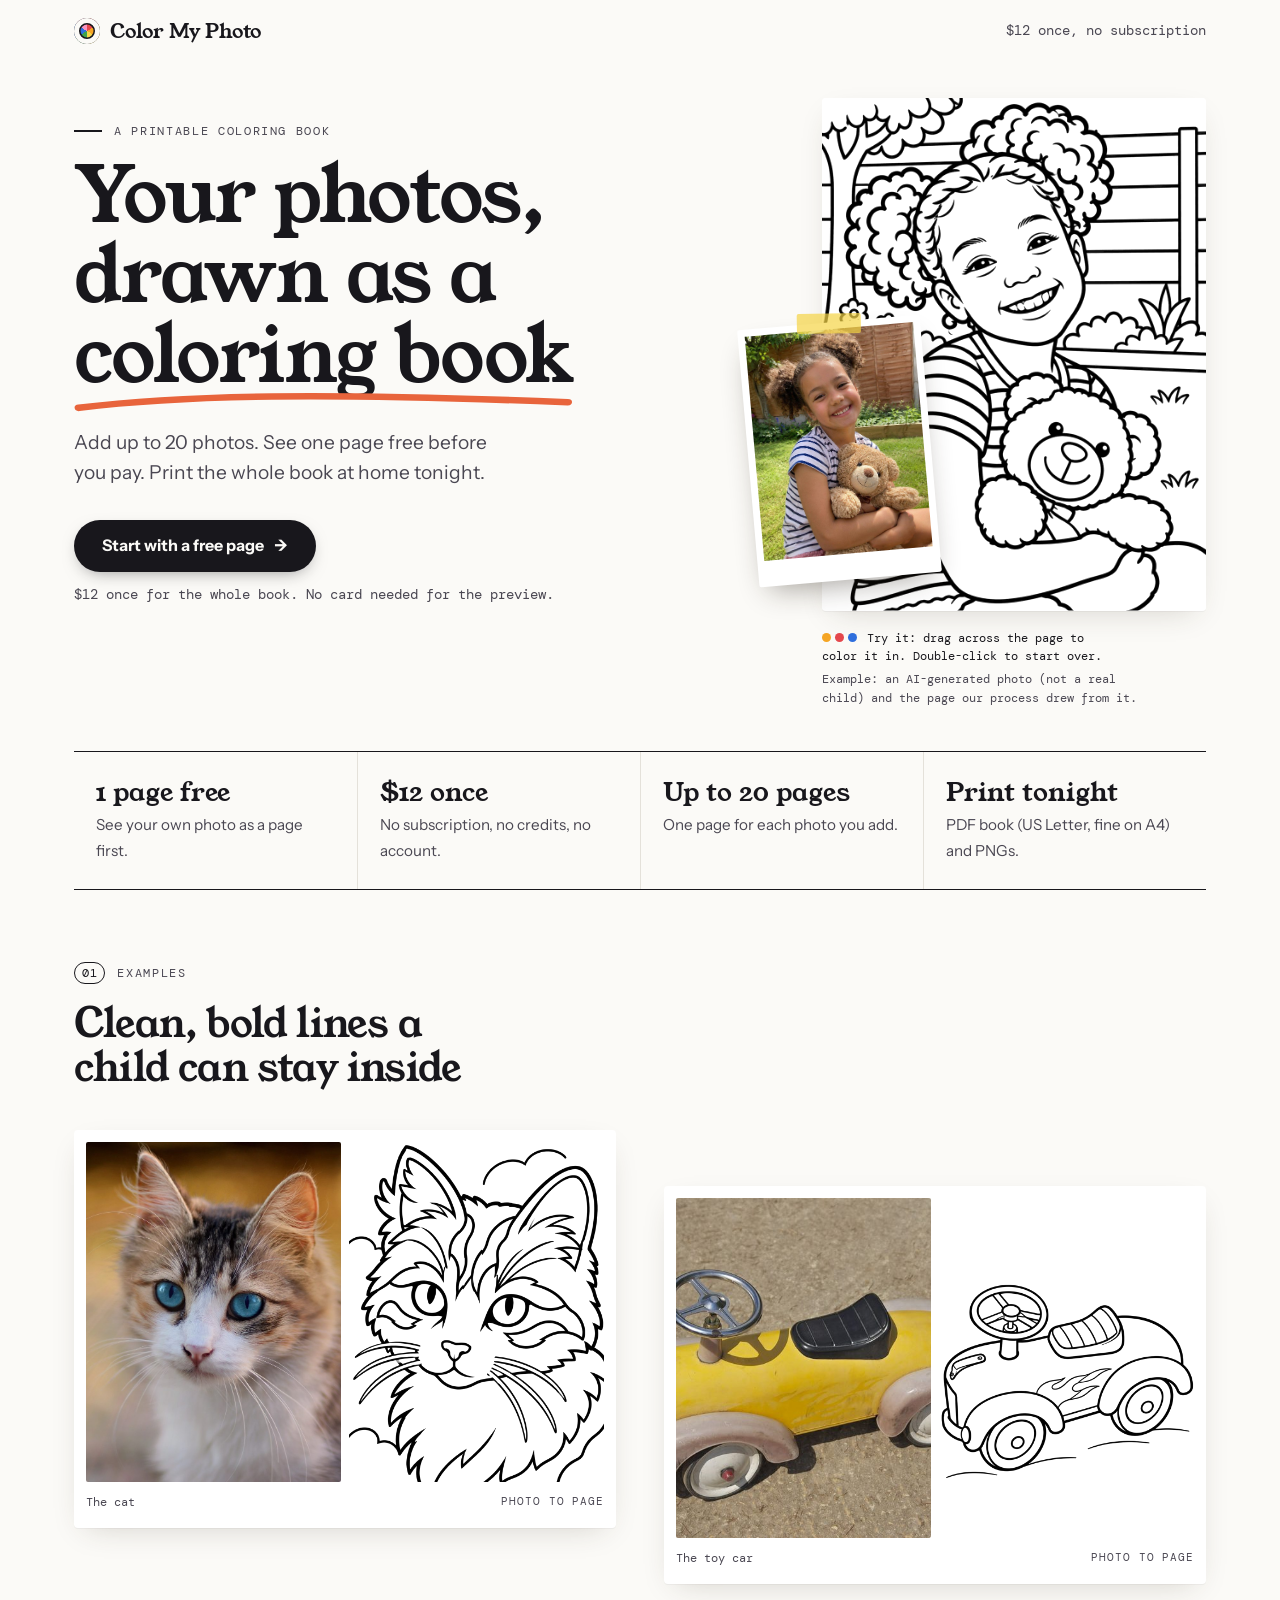
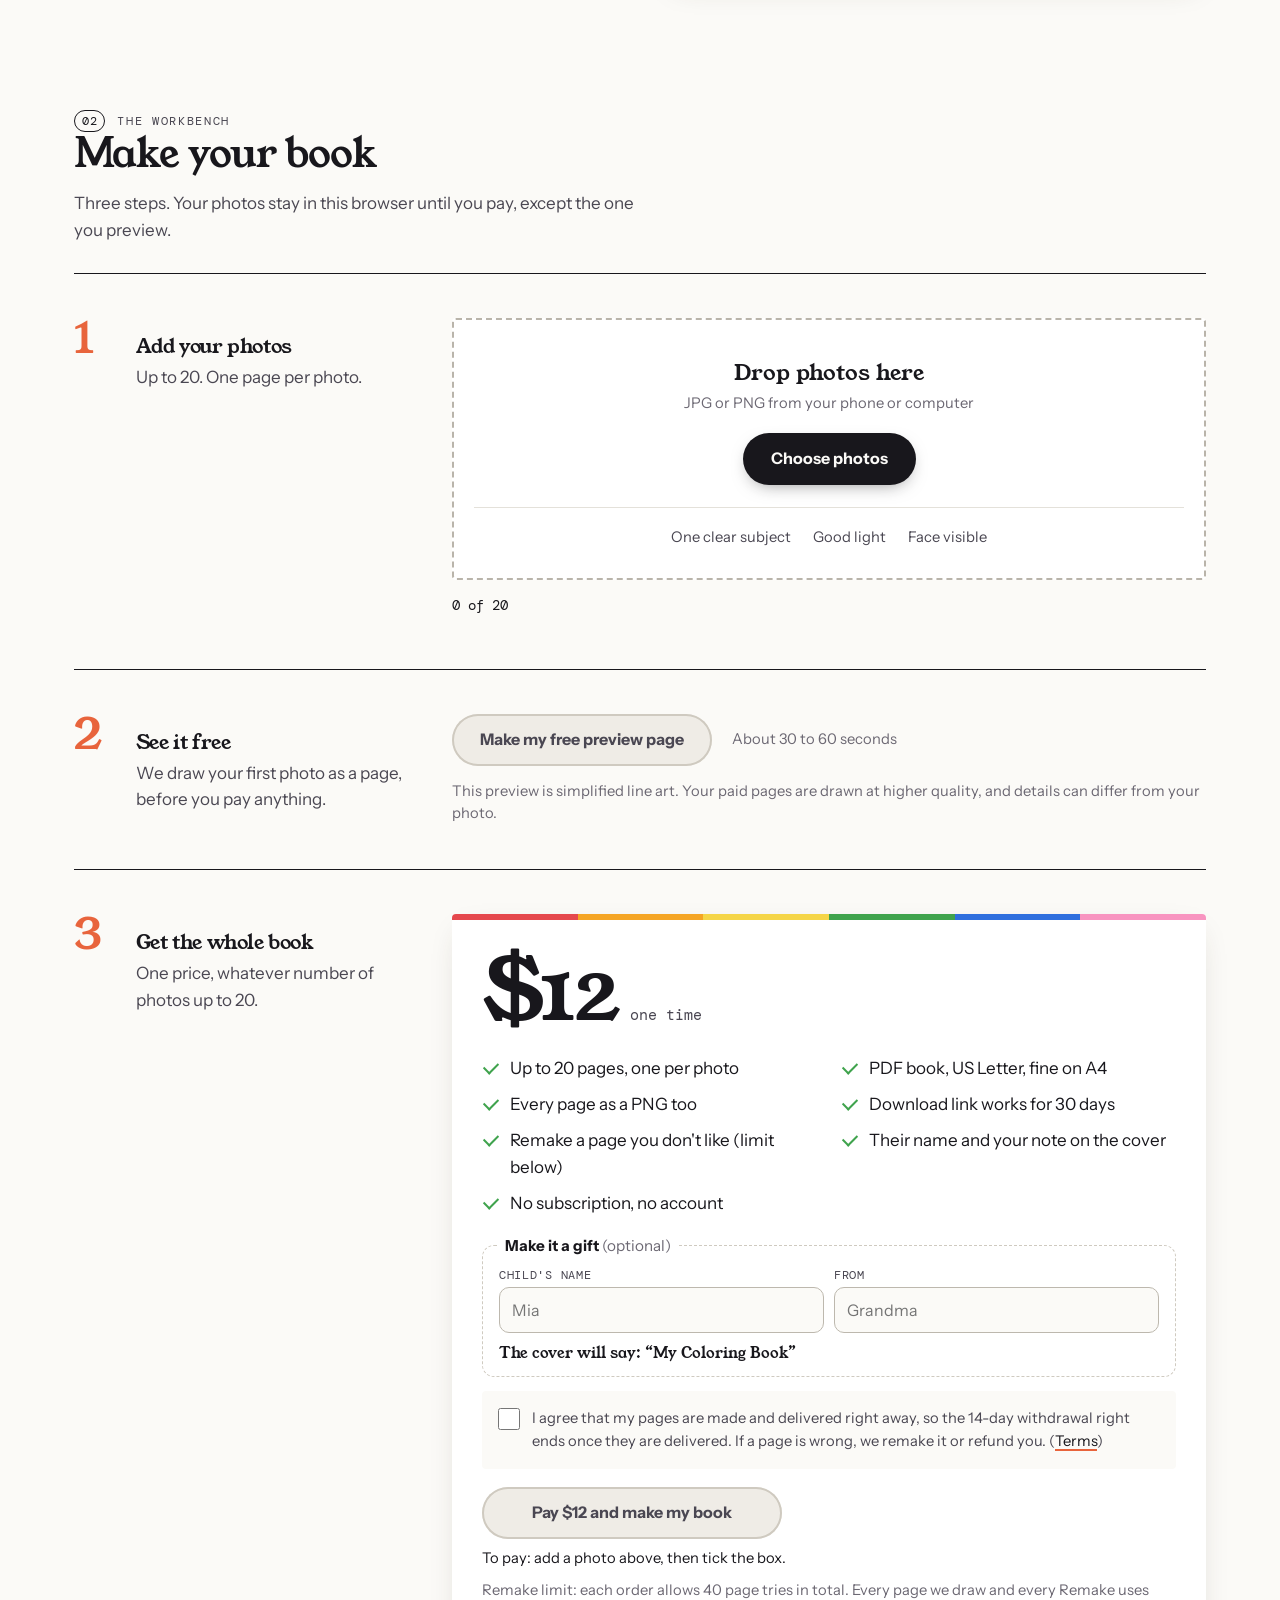
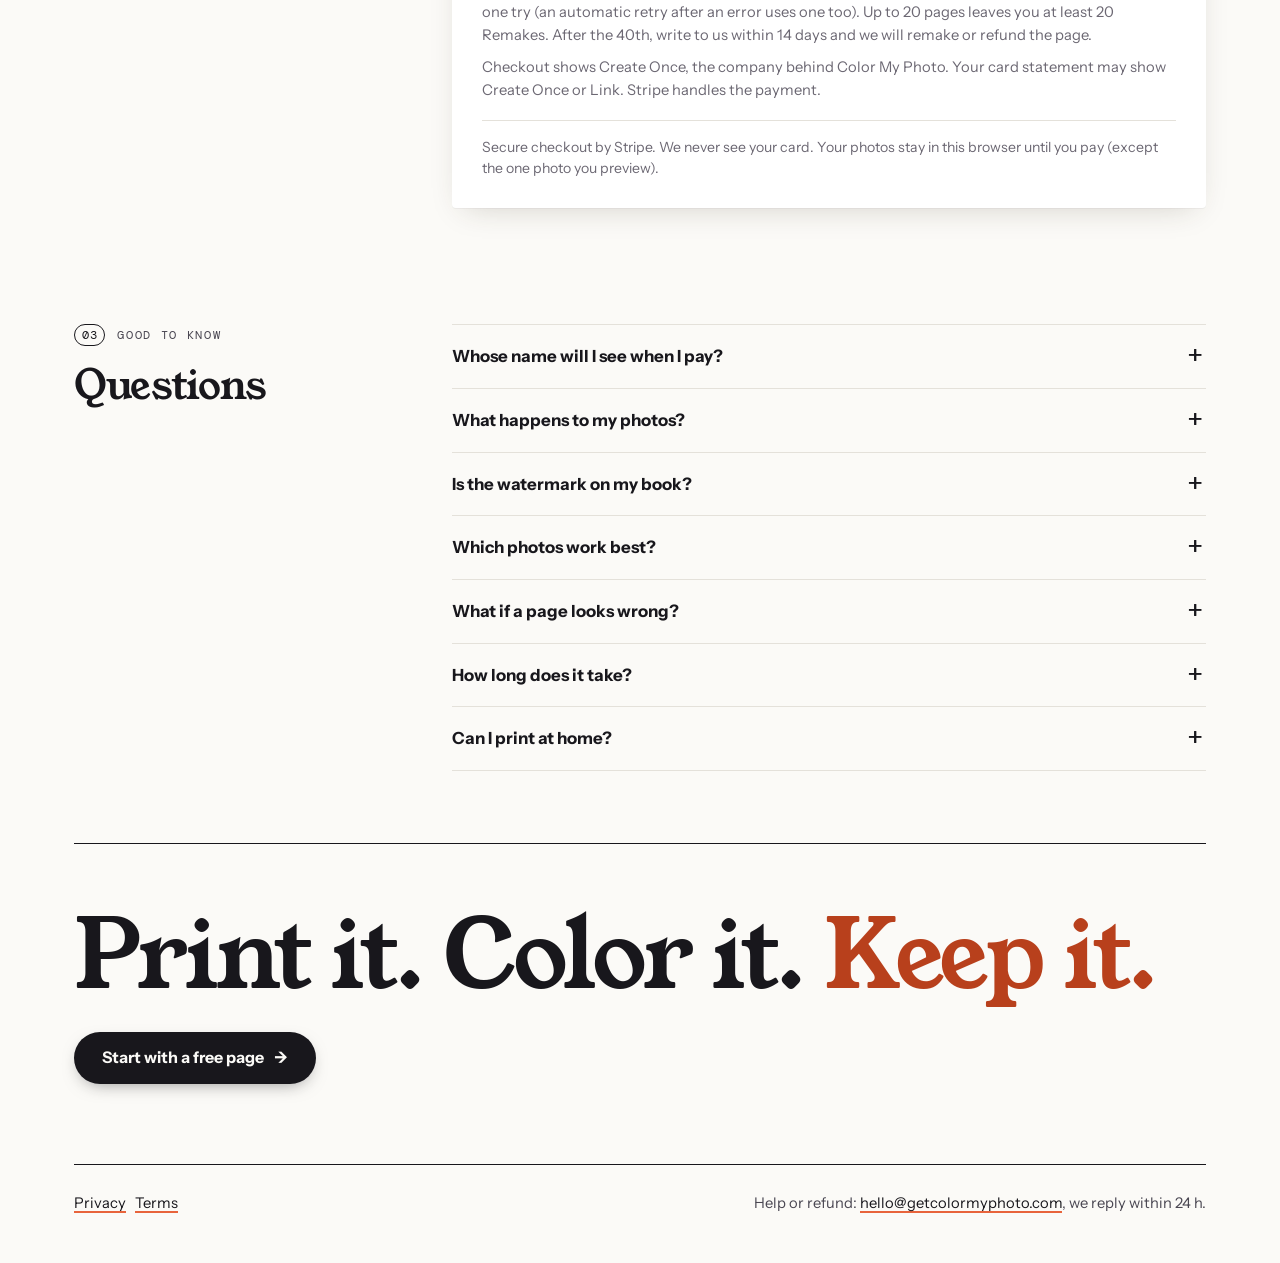
==== commit a579a664: "Journey fixes 13 Nov: Pinterest in-app help, no photo wipe in-app, lighter home, gift fields before " ====
--- a/make.html
+++ b/make.html
@@ -94,6 +94,7 @@
 <section id="sec-pay" class="step">
   <div class="step-head"><span class="step-num" aria-hidden="true">3</span><div><h3>Get the whole book</h3><p>One price, whatever number of photos up to 20.</p></div></div>
   <div class="price-box">
+    <p class="ok" id="back-note" role="status" hidden></p>
     <p class="price"><b>$12</b><span>one time</span></p>
     <ul class="incl">
       <li>Up to 20 pages, one per photo</li>
@@ -104,11 +105,20 @@
       <li>Their name and your note on the cover</li>
       <li>No subscription, no account</li>
     </ul>
+    <fieldset class="gift" id="gift-fs">
+        <legend>Make it a gift <span>(optional)</span></legend>
+        <div class="gift-row">
+          <label>Child's name<input type="text" id="gift-name" maxlength="18" autocomplete="off" placeholder="Mia"></label>
+          <label>From<input type="text" id="gift-from" maxlength="24" autocomplete="off" placeholder="Grandma"></label>
+        </div>
+        <p class="gift-out" id="gift-out" aria-live="polite"></p>
+      </fieldset>
     <label class="agree"><input type="checkbox" id="agree"><span>I agree that my pages are made and delivered right away, so the 14-day withdrawal right ends once they are delivered. If a page is wrong, we remake it or refund you. (<a href="terms.html">Terms</a>)</span></label>
     <div class="pay-row"><button class="btn accent" type="button" id="btn-pay" disabled>Pay $12 and make my book</button></div>
+    <p class="small hint" id="pay-hint" aria-live="polite"></p>
     <p class="small" id="pay-msg" role="alert"></p>
     <p class="small" id="remake-limit">Remake limit: each order allows 40 page tries in total. Every page we draw and every Remake uses one try (an automatic retry after an error uses one too). Up to 20 pages leaves you at least 20 Remakes. After the 40th, write to us within 14 days and we will remake or refund the page.</p>
-    <p class="small" id="link-note">Your receipt and card statement may say Link or LINK.COM* COLOR MY PHO. That is our payment partner, Stripe.</p>
+    <p class="small" id="link-note">Checkout shows Create Once, the company behind Color My Photo. Your card statement may show Create Once or Link. Stripe handles the payment.</p>
     <p class="trust">Secure checkout by Stripe. We never see your card. Your photos stay in this browser until you pay (except the one photo you preview).</p>
   </div>
 </section>
@@ -126,18 +136,11 @@
   <div class="progress" aria-hidden="true"><div id="overall-bar"></div></div>
   <p class="err" id="make-msg" role="alert"></p>
   <p class="err" id="fail-help" role="alert" hidden></p>
+  <button class="btn dl-top" type="button" id="btn-pdf-top" hidden>Download my coloring book (PDF)</button>
   <ul class="pgrid" id="pgrid"></ul>
   <div class="dl">
     <div class="sheet">
       <h3>Download</h3>
-      <fieldset class="gift">
-        <legend>Make it a gift <span>(optional)</span></legend>
-        <div class="gift-row">
-          <label>Child's name<input type="text" id="gift-name" maxlength="18" autocomplete="off" placeholder="Mia"></label>
-          <label>From<input type="text" id="gift-from" maxlength="24" autocomplete="off" placeholder="Grandma"></label>
-        </div>
-        <p class="gift-out" id="gift-out" aria-live="polite"></p>
-      </fieldset>
       <button class="btn" type="button" id="btn-pdf" disabled>Download my coloring book (PDF)</button>
       <p class="small" id="dl-msg" role="status"></p>
       <p style="margin:18px 0 0"><b>Pages as PNG</b></p>
@@ -157,6 +160,7 @@
 <section id="faq" class="faq">
   <div class="rv faq-head"><p class="kicker"><b>03</b>Good to know</p><h2>Questions</h2></div>
   <div>
+    <details><summary>Whose name will I see when I pay?</summary><p>Checkout shows Create Once, the company behind Color My Photo. Your card statement may show Create Once or Link. Stripe handles the payment.</p></details>
     <details><summary>What happens to my photos?</summary><p>They are resized in your browser and sent only to make your pages (via OpenAI's image service). We do not keep your photos. Until you download the full PDF, the resized photos stay saved in this browser only, so you can pay and come back. Finished pages are kept for 30 days so you can download again, then deleted.</p></details>
     <details><summary>Is the watermark on my book?</summary><p>No. The PREVIEW stamp is only on the one free draft. The pages you pay for are clean.</p></details>
     <details><summary>Which photos work best?</summary><p>One clear subject, good light, and a visible face. Pets, kids, toys, houses and cars all work. Busy group photos make busy pages.</p></details>
--- a/make.css
+++ b/make.css
@@ -62,7 +62,7 @@
 .btn.accent:hover{background:#f07a54;color:var(--ink)}
 .btn:disabled{opacity:.5;cursor:not-allowed;transform:none;box-shadow:none}
 .btn.busy:disabled{opacity:.7;cursor:wait}
-.link{background:none;border:0;color:var(--ink);text-decoration:underline;text-decoration-color:var(--accent);text-decoration-thickness:2px;text-underline-offset:3px;font:700 .85rem var(--sans);cursor:pointer;padding:6px}
+.link,.rlink{background:none;border:0;color:var(--ink);text-decoration:underline;text-decoration-color:var(--accent);text-decoration-thickness:2px;text-underline-offset:3px;font:700 .85rem var(--sans);cursor:pointer;padding:6px}
 .spin{display:inline-block;width:18px;height:18px;border:2.5px solid var(--rule);border-top-color:var(--accent);border-radius:50%;animation:sp 1s linear infinite;vertical-align:-3px;margin-right:8px}
 @keyframes sp{to{transform:rotate(360deg)}}
 
@@ -130,7 +130,7 @@
 .thumb img{width:100%;height:100%;object-fit:cover}
 .thumb .n,.pcell .n{position:absolute;left:6px;top:6px;background:var(--ink);color:var(--paper);border-radius:999px;min-width:1.7em;height:1.7em;line-height:1.7em;font:400 .72rem/1.7em var(--mono);padding:0 4px}
 .thumb .x{position:absolute;right:5px;top:5px;width:30px;height:30px;border-radius:50%;border:0;background:rgba(24,23,28,.82);color:#fff;font-size:1.05rem;line-height:1;cursor:pointer;padding:0}
-.pgrid{grid-template-columns:repeat(auto-fit,minmax(168px,1fr));gap:18px}
+.pgrid{grid-template-columns:repeat(auto-fit,minmax(140px,1fr));gap:18px}
 .pgrid:has(>li:nth-child(-n+3):last-child){max-width:680px}
 .pcell{aspect-ratio:auto;min-height:190px;flex-direction:column;padding:30px 8px 8px;gap:6px}
 .pcell img{width:100%;height:auto;aspect-ratio:2/3;object-fit:contain;padding:6px}
@@ -317,3 +317,10 @@
 .keep-top .btn{white-space:normal}
 #fail-help{margin:8px 0;font-size:.95rem;word-break:break-word}
 .keep-top .btn.alt,#btn-mail{white-space:normal;text-decoration:none;text-align:center}
+
+/* journey fixes 13 Nov */
+.dl-top{width:100%;white-space:normal;margin:0 0 18px;position:sticky;top:8px;z-index:5}
+.dl-top[hidden]{display:none}
+.hint{margin:8px 0 0;color:var(--ink)}
+.hint:empty{display:none}
+.price-box .gift{margin:14px 0}
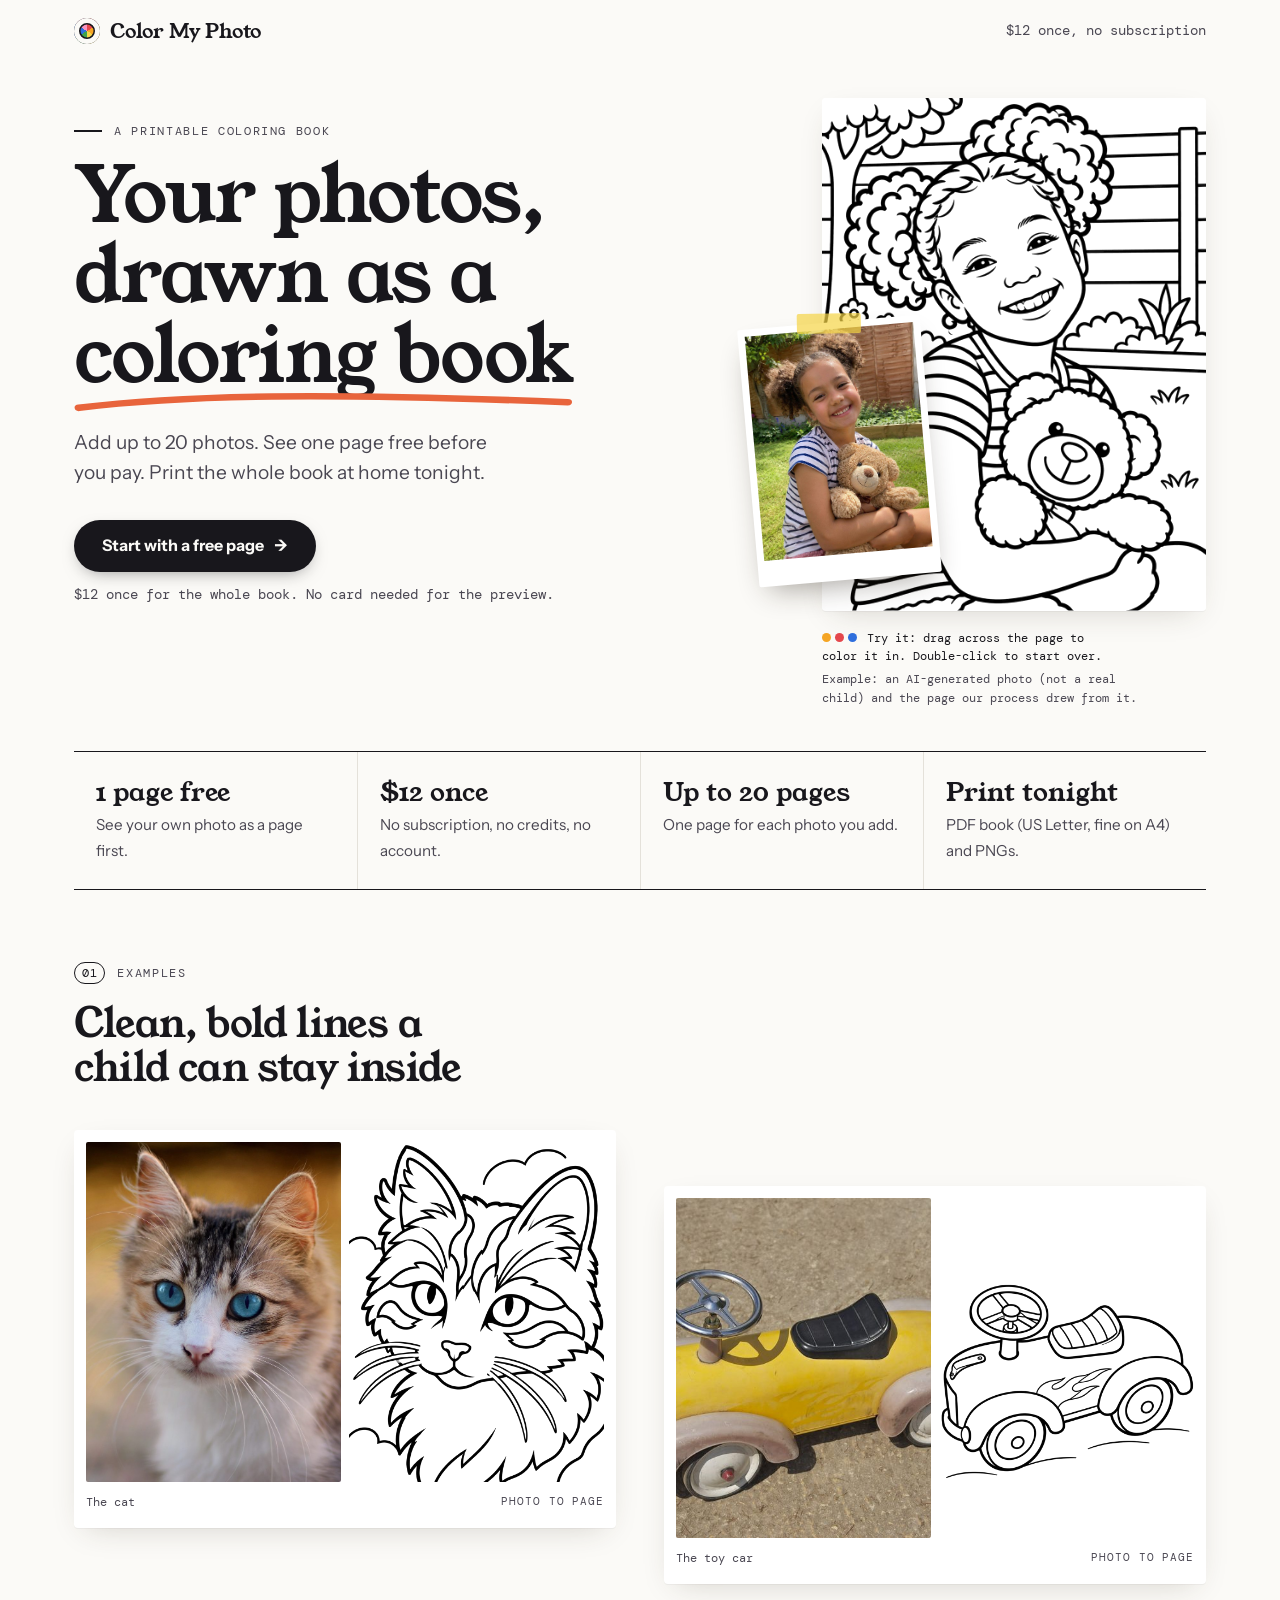
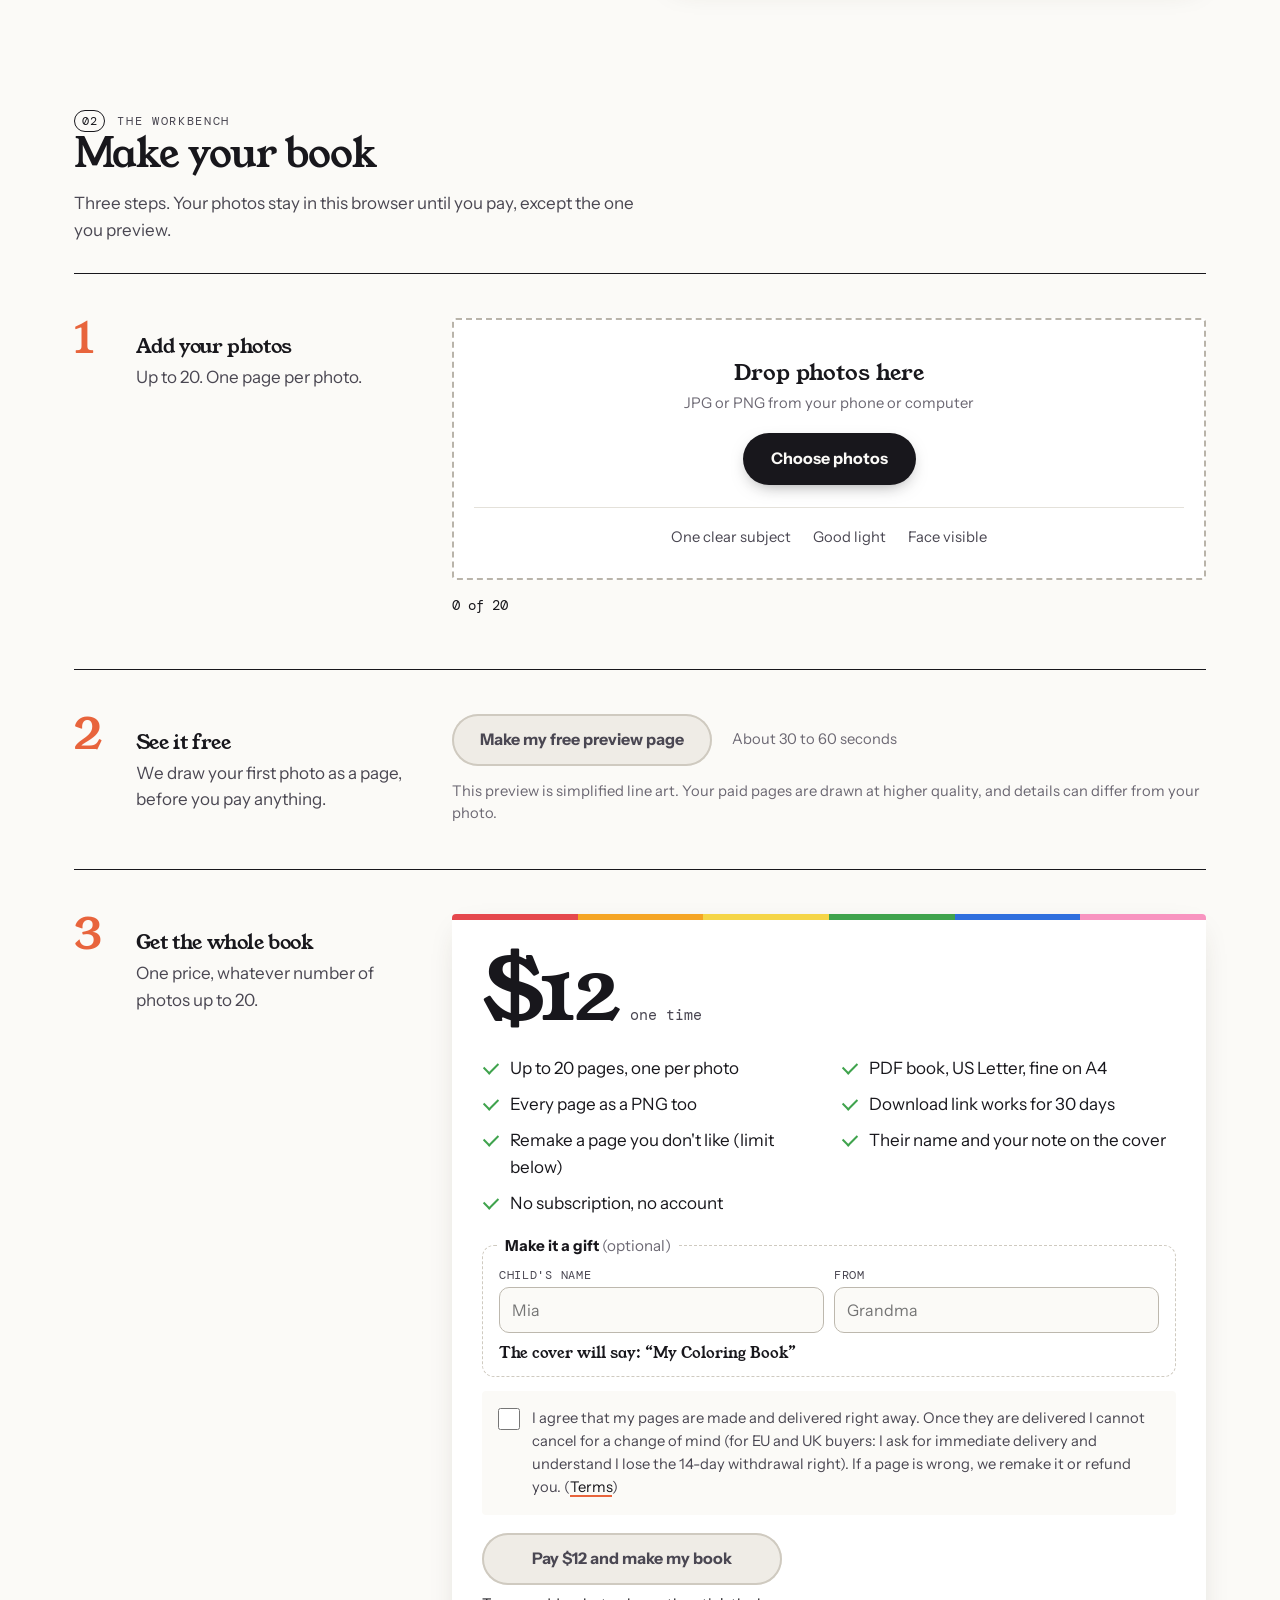
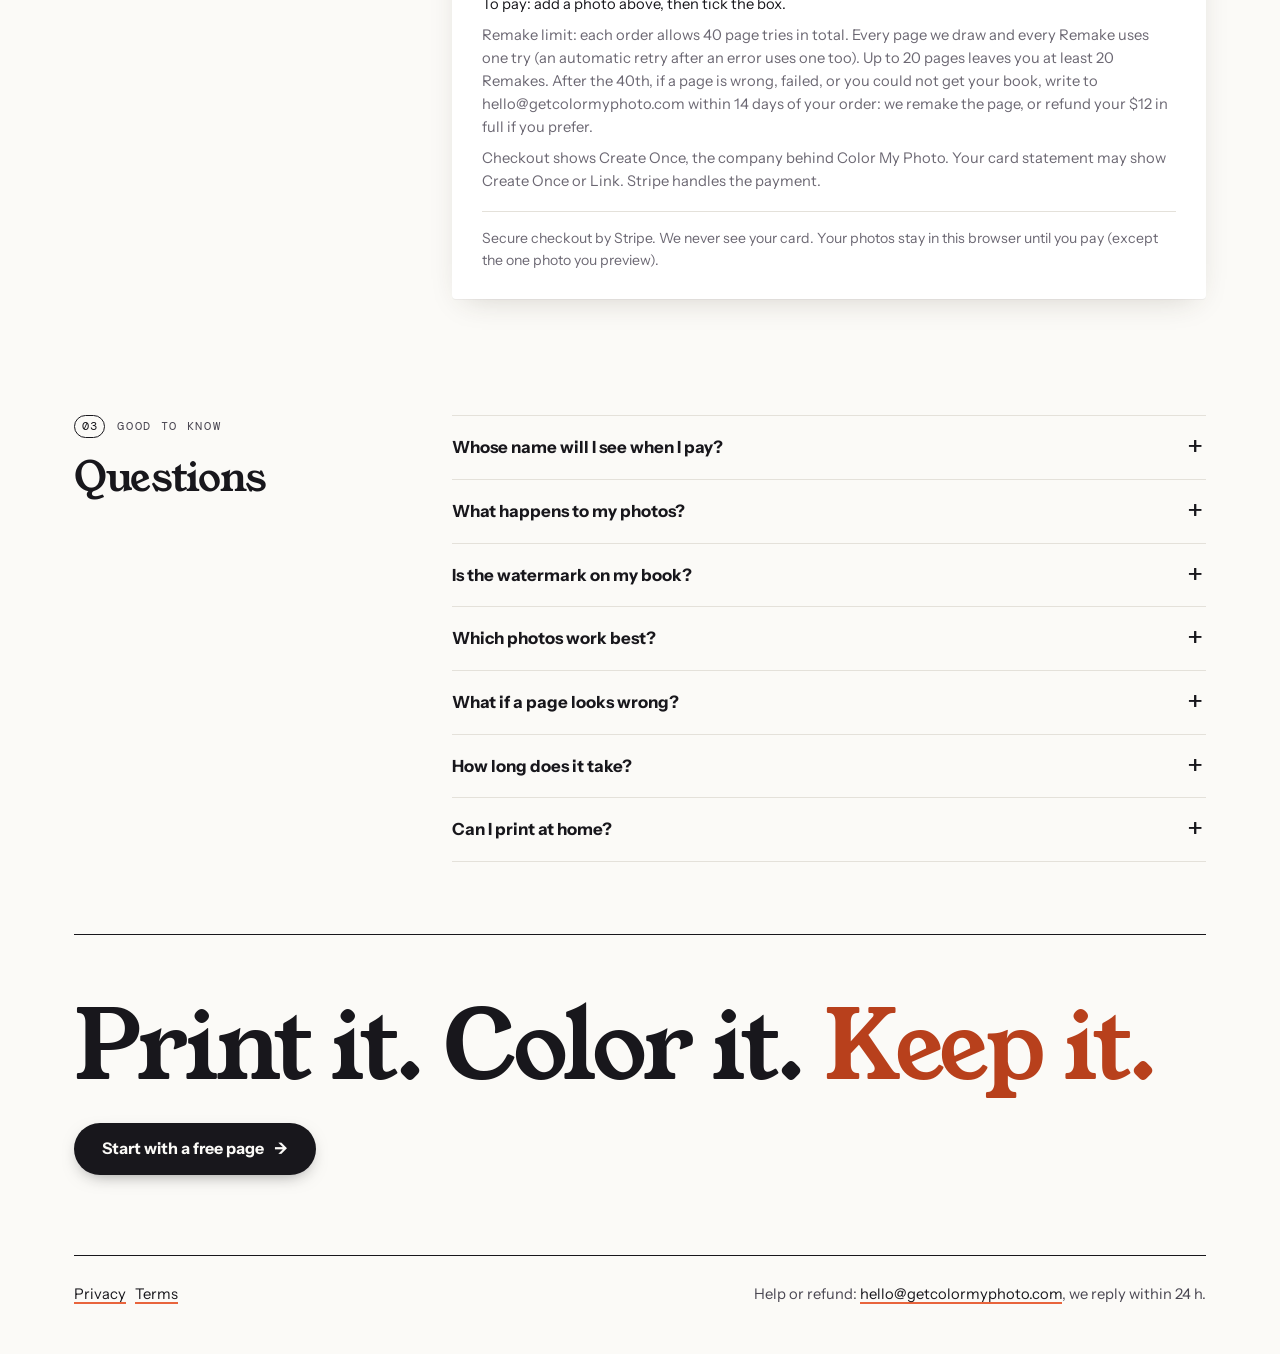
==== commit 37ae998e: "Refund rule (no change-of-mind; wrong/failed page: remake or full refund within 14 days), consent ti" ====
--- a/make.html
+++ b/make.html
@@ -113,11 +113,11 @@
         </div>
         <p class="gift-out" id="gift-out" aria-live="polite"></p>
       </fieldset>
-    <label class="agree"><input type="checkbox" id="agree"><span>I agree that my pages are made and delivered right away, so the 14-day withdrawal right ends once they are delivered. If a page is wrong, we remake it or refund you. (<a href="terms.html">Terms</a>)</span></label>
+    <label class="agree"><input type="checkbox" id="agree"><span>I agree that my pages are made and delivered right away. Once they are delivered I cannot cancel for a change of mind (for EU and UK buyers: I ask for immediate delivery and understand I lose the 14-day withdrawal right). If a page is wrong, we remake it or refund you. (<a href="terms.html">Terms</a>)</span></label>
     <div class="pay-row"><button class="btn accent" type="button" id="btn-pay" disabled>Pay $12 and make my book</button></div>
     <p class="small hint" id="pay-hint" aria-live="polite"></p>
     <p class="small" id="pay-msg" role="alert"></p>
-    <p class="small" id="remake-limit">Remake limit: each order allows 40 page tries in total. Every page we draw and every Remake uses one try (an automatic retry after an error uses one too). Up to 20 pages leaves you at least 20 Remakes. After the 40th, write to us within 14 days and we will remake or refund the page.</p>
+    <p class="small" id="remake-limit">Remake limit: each order allows 40 page tries in total. Every page we draw and every Remake uses one try (an automatic retry after an error uses one too). Up to 20 pages leaves you at least 20 Remakes. After the 40th, if a page is wrong, failed, or you could not get your book, write to hello@getcolormyphoto.com within 14 days of your order: we remake the page, or refund your $12 in full if you prefer.</p>
     <p class="small" id="link-note">Checkout shows Create Once, the company behind Color My Photo. Your card statement may show Create Once or Link. Stripe handles the payment.</p>
     <p class="trust">Secure checkout by Stripe. We never see your card. Your photos stay in this browser until you pay (except the one photo you preview).</p>
   </div>
@@ -164,7 +164,7 @@
     <details><summary>What happens to my photos?</summary><p>They are resized in your browser and sent only to make your pages (via OpenAI's image service). We do not keep your photos. Until you download the full PDF, the resized photos stay saved in this browser only, so you can pay and come back. Finished pages are kept for 30 days so you can download again, then deleted.</p></details>
     <details><summary>Is the watermark on my book?</summary><p>No. The PREVIEW stamp is only on the one free draft. The pages you pay for are clean.</p></details>
     <details><summary>Which photos work best?</summary><p>One clear subject, good light, and a visible face. Pets, kids, toys, houses and cars all work. Busy group photos make busy pages.</p></details>
-    <details><summary>What if a page looks wrong?</summary><p>Use Remake on that page (each order has 40 page tries in total), or write to us within 14 days and we refund you. Pages are simplified line art drawn by AI, so details can differ from your photo.</p></details>
+    <details><summary>What if a page looks wrong?</summary><p>Use Remake on that page (each order has 40 page tries in total). Your book is made for you and delivered right away, so we do not refund a change of mind after your pages are delivered. If a page is wrong, failed, or you could not get your book, write to hello@getcolormyphoto.com within 14 days of your order: we remake the page, or refund your $12 in full if you prefer. Pages are simplified line art drawn by AI, so details can differ from your photo.</p></details>
     <details><summary>How long does it take?</summary><p>About 1 minute for every 2 pages, right after you pay. No waiting days for a seller.</p></details>
     <details><summary>Can I print at home?</summary><p>Yes. The PDF is US Letter and prints fine on A4 too. Every page also comes as a PNG.</p></details>
   </div>
